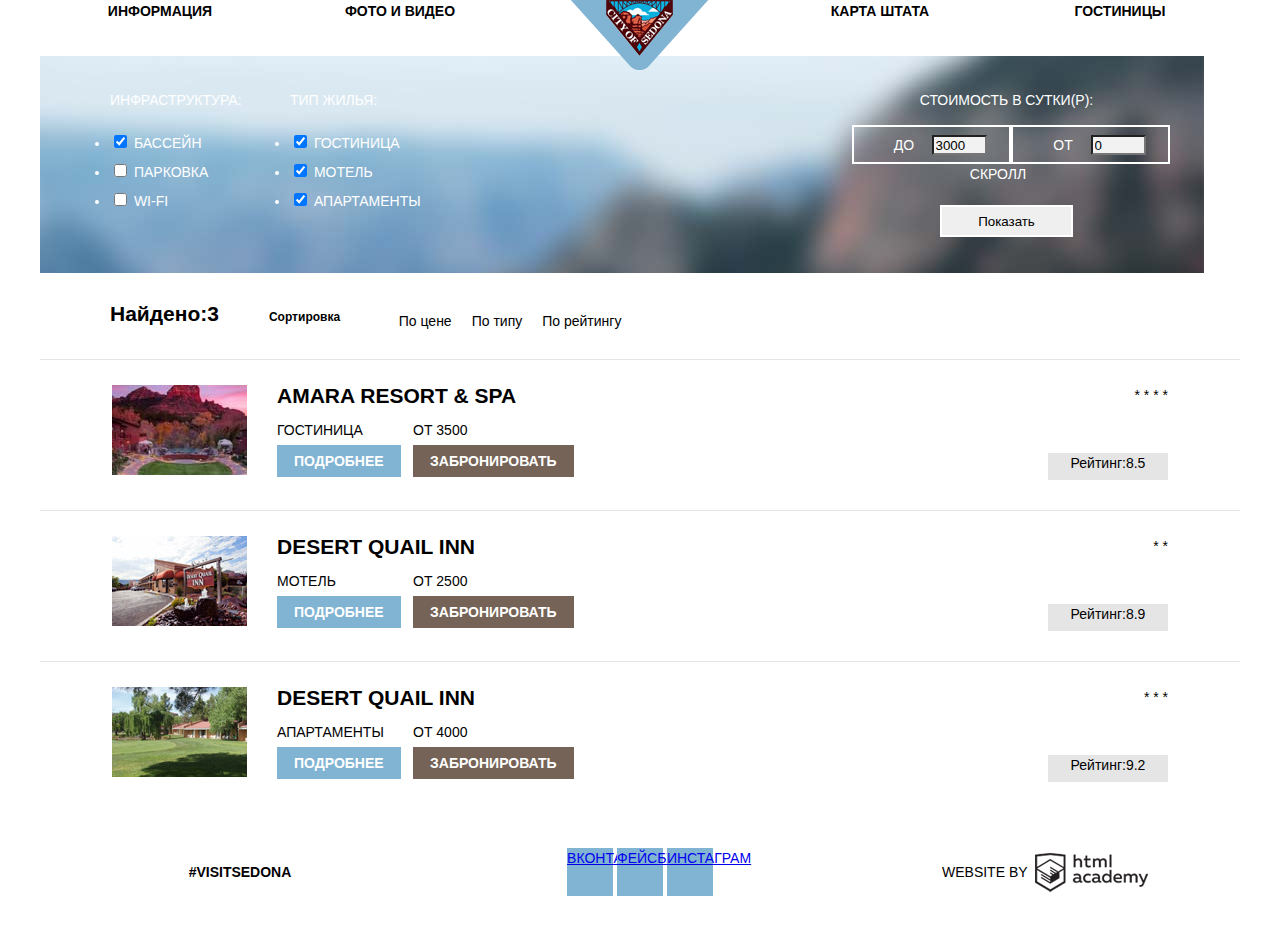
==== hotel.html @ de8b4534 "последнее изменение - сетки" ====
<!DOCTYPE html>
<html lang="ru">
  <head>
    <meta charset="utf-8">
    <title>HTML Academy: Седона</title>
    <link rel="stylesheet" href="css/style.css">
  </head>
  <body>
    <div class="wrapper">
      <header class="main-header">
        <div class="logo">
          <a href="#"><img src="img/logo.png" alt="Sedona" width="" height=""></a>
        </div>
        <nav class="main-navigation">
          <ul class="navigation-list">
            <li class="navigation-info navigation-item">
              <a href="#">Информация</a>
            </li>
            <li class="navigation-photo navigation-item">
              <a href="#">Фото и видео</a>
            </li>
            <li class="navigation-map navigation-item">
              <a href="#">Карта штата</a>
            </li>
            <li class="navigation-hotels navigation-item">
              <a>Гостиницы</a>
            </li>
          </ul>
        </nav>
      </header>
      <div class="filters-row clearfix">
        <form action="#" method="">
          <div class="filters-options">
            <p class="filters-title">Инфраструктура:</p>
            <ul class="filters-list">
              <li class="filters-item">
                <input type="checkbox" name="pool" id="pool" checked>
                <label for="pool">Бассейн</label>
              </li>
              <li class="filters-item">
                <input type="checkbox" name="parking" id="parking">
                <label for="parking">Парковка</label>
              </li>
              <li class="filters-item">
                <input type="checkbox" name="wi-fi" id="wi-fi">
                <label for="wi-fi">Wi-Fi</label>
              </li>
            </ul>
          </div>
          <div class="filters-options">
            <p class="filters-title">Тип жилья:</p>
            <ul class="filters-list">
              <li class="filters-item">
                <input type="checkbox" name="hostel" id="hostel" checked>
                <label for="hostel">Гостиница</label>
              </li>
              <li class="filters-item">
                <input type="checkbox" name="hotel" id="hotel" checked>
                <label for="hotel">Мотель</label>
              </li>
              <li class="filters-item">
                <input type="checkbox" name="apartments" id="apartments" checked>
                <label for="apartments">Апартаменты</label>
              </li>
            </ul>
          </div>
          <div class="price">
            <p class="filters-title">Стоимость в сутки(Р):</p>
            <div class="input-price">
              <div class="enter-price">
                <label>
                  От <input type="text" name="min-price" value="0">
                </label>
              </div>
              <div class="enter-price">
                <label>
                  До <input type="text" name="max-price" value="3000">
                </label>
              </div>
            </div>
            <div class="scroll">
              СКРОЛЛ
            </div>
            <button class="show-button" type="submit" name="show">Показать</button>
          </div>
        </form>
      </div>
      <div class="results-row">
        <div class="search-results">
          Найдено:3
        </div>
        <div class="sort">
          Сортировка
        </div>
        <ul class="sort-list">
          <li class="active"><a>По цене</a></li>
          <li class="sort-item"><a href="#">По типу</a></li>
          <li class="sort-item"><a href="#">По рейтингу</a></li>
        </ul>
        <div class="arrow">
          <a>/\</a>
          <a href="#">\/</a>
        </div>
      </div>
      <section class="hotel clearfix">
        <div class="hotel-image">
          <img src="img/hotel-image-1.jpg" width="135" height="90">
        </div>
        <div class="hotel-content clearfix">
          <h2 class="hotel-title">Amara resort & spa</h2>
          <div class="details">
            <div class="hotel-description">
              Гостиница
            </div>
            <a href="#" class="btn-blue" type="submit">Подробнее</a>
          </div>
          <div class="booking">
            <div class="hotel-description">
              от 3500
            </div>
            <a href="#" class="btn-brown" type="submit">Забронировать</a>
          </div>
        </div>
        <div class="aside">
          <div class="stars">
            * * * *
          </div>
          <p class="rating">Рейтинг:8.5</p>
        </div>
      </section>
      <section class="hotel">
        <div class="hotel-image">
          <img src="img/hotel-image-2.jpg" width="135" height="90">
        </div>
        <div class="hotel-content">
          <h2 class="hotel-title">Desert quail inn</h2>
          <div class="details">
            <div class="hotel-description">
              Мотель
            </div>
            <a href="#" class="btn-blue" type="submit">Подробнее</a>
          </div>
          <div class="booking">
            <div class="hotel-description">
              от 2500
            </div>
            <a href="#" class="btn-brown" type="submit">Забронировать</a>
          </div>
        </div>
        <div class="aside">
          <div class="stars">
            * *
          </div>
          <p class="rating">Рейтинг:8.9</p>
        </div>
      </section>
      <section class="hotel">
        <div class="hotel-image">
          <img src="img/hotel-image-3.jpg" width="135" height="90">
        </div>
        <div class="hotel-content">
          <h2 class="hotel-title">Desert quail inn</h2>
          <div class="details">
            <div class="hotel-description">
              Апартаменты
            </div>
            <a href="#" class="btn-blue" type="submit">Подробнее</a>
          </div>
          <div class="booking">
            <div class="hotel-description">
              от 4000
            </div>
            <a href="#" class="btn-brown" type="submit">Забронировать</a>
          </div>
        </div>
        <div class="aside">
          <div class="stars">
            * * *
          </div>
          <p class="rating">Рейтинг:9.2</p>
        </div>
      </section>
      <footer class="main-footer">
        <div class="footer-row">
          <div class="footer-tag">
            <a href="#" class="hashtag">#Visitsedona</a>
          </div>
          <div class="footer-social">
            <a class="social-btn social-btn-vk" href="#">Вконтакте</a>
            <a class="social-btn social-btn-fb" href="#">Фейсбук</a>
            <a class="social-btn social-btn-inst" href="#">Инстаграм</a>
          </div>
          <div class="footer-copyright">
            Website by
            <a class="btn-academy" href="https://htmlacademy.ru"></a>
          </div>
        </div>
      </footer>
    </div>
  </body>
</html>
---- css/style.css ----
/* {
  outline: 1px solid red;
}*/
body {
  font-family: "PT sans",sans-serif;
  font-size: 14px;
  line-height: 21px;
  font-weight: normal;
  color:#000000;
  padding: 0;
  margin: 0;
}
.wrapper {
position: relative;
width: 1200px;
margin: 0 auto;
}

/* З А Г О Л О В К И */

.title {
  font-size: 21px;
  line-height: 26px;
  font-weight: bold;
  text-transform: uppercase;
}
.reason-title {
  font-size: 14px;
  line-height: 26px;
  font-weight: bold;
}
.question {
  font-size: 30px;
  line-height: 24px;
}
.reason-description {
  font-size: 14px;
  line-height: 21px;
  color:#333333;
  text-transform: uppercase;
}
.reason-date {
  line-height: 24px;
}
.clearfix::after {
  content: "";
  display: table;
  clear: both;
}

/*H E A D E R*/

.main-header {
  position: relative;
  height: 56px;
  font-size: 0;
  width: 1200px;
}
li a {
  font-size: 14px;
  color: #000000;
  vertical-align: middle;
  text-decoration: none;
}
.logo {
  position: absolute;
  transform: translateX(-50%);
  left: 50%;
}
ul {
  padding: 0;
}
li:nth-child(2) {
  margin-right: 20%;
}
.navigation-item {
  box-sizing: border-box;
  display:inline-block;
  text-align: center;
  width: 20%;
  font-size: 14px;
  font-weight: bold;
  color: black;
  text-transform: uppercase;
  height: 56px;
  vertical-align: middle; /* почему не выравнивается по центру?*/
}

/*P R O M O*/

.promo {
  background-image: url("../img/bg-photo-index.jpg");
  background-repeat:no-repeat;
  height:600px;
  padding-top: 76px;
}
.promo-image img {
  display: block;
  margin: 0 auto;
}
article {
  text-align: center;
}
.header-title {
  display: inline-block;
  height: 216px;
  text-align: center;
}
.header-title h1 {
  margin-top: 65px;
  margin-bottom: 30px;
  width: 636px;
  height: 50px;
}
.reason-row {
  min-height:256px;
  font-size: 0; /*появляется какое-то свободное место снизу,не понятно откуда оно?*/
  margin: 0;
  padding: 0;
}
.reason-row-icon {
height: 330px;
font-size: 0;
}
.reason {
  display: inline-block;
  width: 400px;
  height: 256px;
  text-align: center;
  font-size: 21px;
  text-transform: uppercase;
}
.reason h2 {
  font-size: 21px;  /*почему если применить размер только к .reason - h2 не меняет внещний вид? приходится писать отдельно*/
}
.reason-image {
  float: right; /*пришлось сделать новый класс для второй картинки,чтобы зафлоатить ее влево,как по-другому сделать?*/
}
.reason-icon--house {
  display:inline-block;
  background-image: url("../img/reason-icon--house.png");
  background-repeat:no-repeat;
  background-position: 50% 10%;
  text-align:center;
  height: 330px;
}
.reason-icon--food {
  display:inline-block;
  background-image: url("../img/reason-icon--food.png");
  background-repeat:no-repeat;
  background-position: 50% 10%;
  text-align:center;
  height: 330px;
  }
.reason-icon--souvenirs {
  display:inline-block;
  background-image: url("../img/reason-icon--souvenirs.png");
  background-repeat:no-repeat;
  background-position: 50% 10%;
  text-align:center;
  height: 330px;
}
.image-right {
  float:left;
}
.reason-row--grey {
  text-align: left;
  font-size: 0;
  height: 256px;
}
.reason-row--grey .reason {
display: block;
float: left;
}

/*S E A R C H*/

.search {
  display: block;
  height: 241px;
  text-align: center;
  padding: 50px;
}
.search-btn {
  display: inline-block;
  width: 568px;
  height: 86px;
  background-color: #766357;
  color: white;
  margin-top: 30px
}  /*Не выравнивается кнопка, vertical-align не работает*/
.content {
  margin-bottom: -25px;
}
.map {
  background-image: url("../img/map.jpg");
  width: 1200px ;
  height: 884px;
  margin: 0;
  padding: 0;
}

/* Ф О Р М А*/

.form {
  font-size: 0;
  box-sizing: border-box;
  position: absolute;
  width: 568px;
  height: 395px;
  background-color: white;
  transform: translateX(-50%);
  left: 50%;
  padding: 55px;
  text-transform: uppercase;
  font-weight: bold;
}
.form-line {
  height: 38px;
  width: 100%;
  margin-bottom: 29px;
  font-size: 14px;
}
input[type=text] {
  box-sizing: border-box;
  background-color: #f2f2f2;
  font-weight: inherit;
  width: 346px;
  height: 38px;
  float:right;
}
label {
  margin-top: 8px; /*выровняли вручную, как сделать автоматически расскажи */
  display: inline-block;
  width: 110px;
}
.adult-data {
  display: inline-block;
}
.child-data {
  display: inline-block;
}
.data-numbers { /*пришлось сделать еще один див,чтобы разместить поле input и кнопки справа,как по-другому?*/
  float: right;
}
.minus {
  float:left;
  width: 38px;
  height: 38px;
}
#adult {
  text-align: center;
  float:left;
  width: 38px;
}
.plus {
  float:left;
  width: 38px;
  height: 38px;
}
#child {
  text-align: center;
  float:left;
  width: 38px;
}
.btn-find {
  background-color: #81b3d2;
  width: 458px;
  height: 58px;
  text-transform: uppercase;
  color: #ffffff;
  margin-top: 25px;
}

/*F I L T E R S*/
.filters-row {
  width: 1060px;
  height: 177px;
  background-image: url("../img/filterbackground.jpg"); /* не вытягивается на полный размер, остается незекрытый кусок*/
  background-repeat: no-repeat;
  padding: 20px 70px;
  text-transform: uppercase;
  color: #ffffff;
}
.filters-options {
  width: 180px;
  float:left;
}

.price {
  width: 327px;
  float:right;
  padding-bottom: 15px;
  text-align: center;
}

.enter-price {
  border: 2px solid #ffffff;
  text-align: center;
  height: 35px;
  width: 155px;
  float:right;
}
.enter-price input {
  width: 55px;
  height: 20px;
}
.enter-price:last-child {
  margin-left: 2px;
}
.enter-price label {
  text-align: center;
}
.scroll {
  width: 310px;
  margin-top: 10px;
  text-align: center;
  margin-bottom: 20px;
}
.show-button {
  width: 133px;
  height: 32px;
  text-align: center;
  border: 2px solid #ffffff;
}
.results-row {
  font-size: 0;
  height: 26px;
  padding: 30px 70px;
  text-align: left;
}
.sort-list {
font-size: 0;
display: inline-block;
width: 300px;
margin-left: 30px;
text-align: center; /*почему li и .sort находится на разных уровнях и не дает себя центрировать?*/
}
.search-results {
font-size: 21px;
font-weight: bold;
display: inline-block;
}
.sort {
  font-size: 12px;
  font-weight: bold;
  display: inline-block;
  margin-left: 50px;
}
.arrow {
  text-align: center;
  padding-top: 10px;
  float:right;
  width: 65px;
  height: 40px;
}
.sort-list ul {
  width: 500px;
  background-color: red;
}
.sort-list li {
margin-right: 20px;
display: inline-block;
}
.hotel {
  height: 100px;
  border-top: 1px solid #e5e5e5;
  padding: 25px 72px;
}
.hotel:last-child {   /*почему не работает нижняя граница? */
  border-bottom: 1px solid #e5e5e5;
}
.hotel-image {
  float:left;
}
.hotel-content {
  width:300px;
  height:95px;
  float:left;
  margin-left: 30px;
  text-transform: uppercase;
}
.hotel-content h2 {
  margin: 0;
  margin-bottom: 14px;
}
.aside {
  text-align: center;
  float:right;
  width:120px;
  height: 95px;
}
.rating {
width: 120px;
height: 27px;
margin-top: 47px;
background-color: #e5e5e5;
}
.stars {
  text-align: right;
}
.details {
  font-size: 14px;
  text-transform: inherit;
  float:left;
  width: 130px;
  height: 60px;
}
.booking {
  font-size: 14px;
  text-transform: inherit;
  margin-left: 6px;
  float:left;
  width: 142px;
  height: 60px;
}

.btn-blue {
  font-size: 14px;
  text-decoration: none;
  width: 76px;
  height: 11px;
  color: white;
  background-color: #81b3d2;
  padding: 8px 17px;
  font-weight: bold;
}
.btn-brown {
  font-size: 14px;
  text-decoration: none;
  width: 108px;
  height: 11px;
  color: #ffffff;
  background-color: #766357;
  padding: 8px 17px;
  font-weight: bold;
}
.hotel-description {
  margin-bottom: 10px;
}

/* F O O T E R */

.main-footer {
  height: 120px;
}
.footer-row{
  text-transform: uppercase;
  color: black;
  height: 120px;
}
.footer-tag {
  text-align: center;
  width: 400px;
  height: 70px;
  float: left;
  padding-top: 50px;
  text-decoration: none;
}
.footer-tag a {
  text-decoration: none;
  color: black;
  font-weight: bold;
}
.footer-social {
  text-align: center;
  width: 400px;
  padding-top: 36px;
  height: 70px;
  float: left;
}
.footer-social a {
  display: inline-block;
  width: 46px;
  height: 48px;
  background-color: #81b3d2;
}
.footer-copyright {
  text-align: left;;
  width: 298px;
  padding-top: 50px;
  padding-left: 102px;
  height: 70px;
  float: right;
  background-image:  url("../img/htmlacademy.png");
  background-repeat: no-repeat;
  background-position: 68% 50%;
}
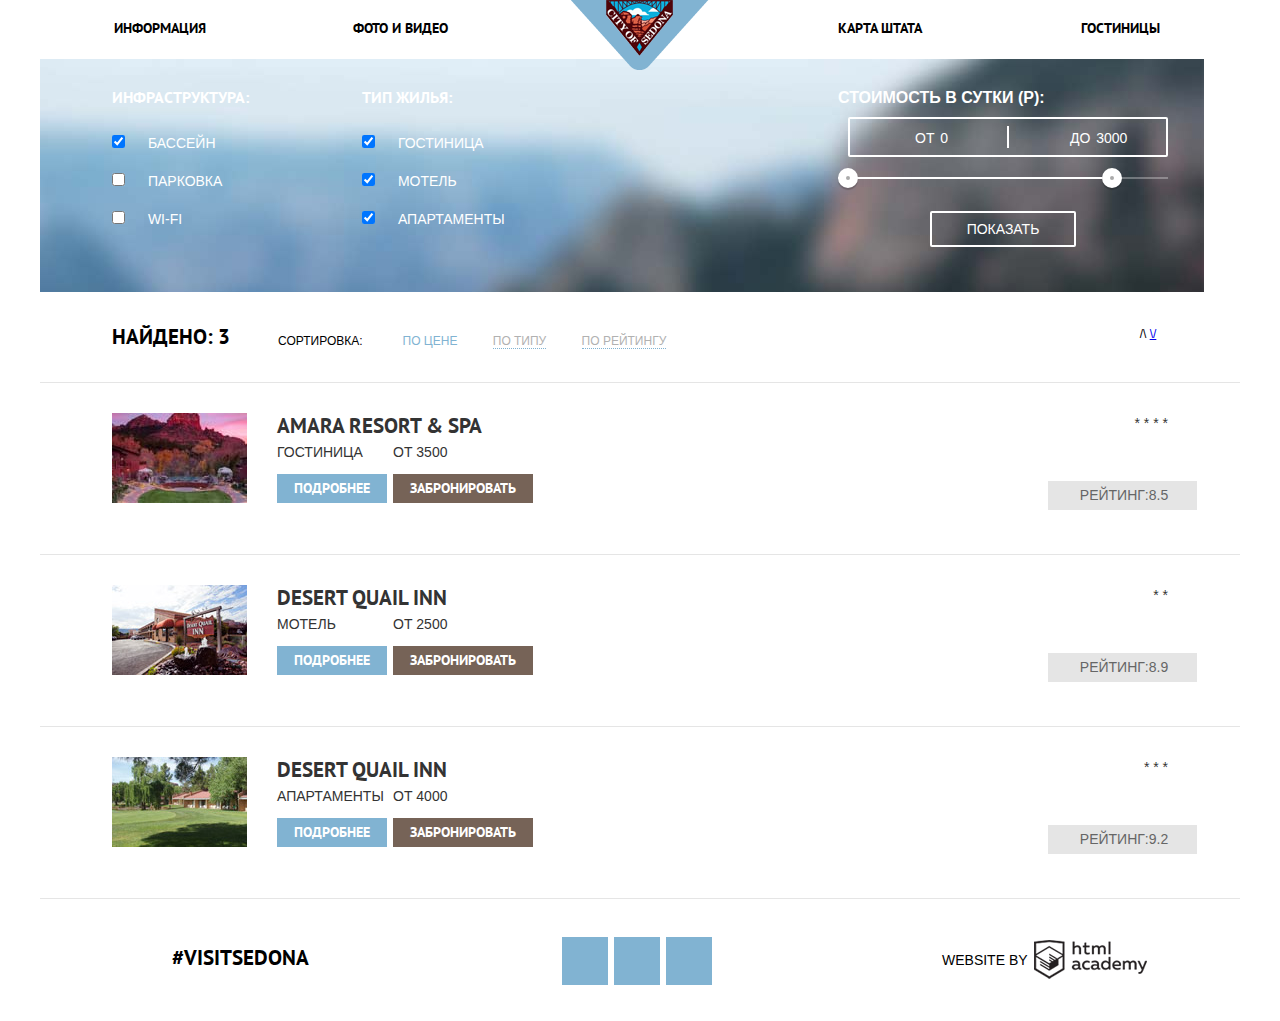
==== commit ee110df0: "подправил сеточки, сделал скролл, ну и по мелочи" ====
--- a/hotel.html
+++ b/hotel.html
@@ -4,6 +4,8 @@
     <meta charset="utf-8">
     <title>HTML Academy: Седона</title>
     <link rel="stylesheet" href="css/style.css">
+    <link rel="stylesheet" href="css/normalize.css">
+    <link href="https://fonts.googleapis.com/css?family=PT+Sans:400,700&subset=cyrillic" rel="stylesheet">
   </head>
   <body>
     <div class="wrapper">
@@ -64,33 +66,29 @@
               </li>
             </ul>
           </div>
-          <div class="price">
-            <p class="filters-title">Стоимость в сутки(Р):</p>
-            <div class="input-price">
-              <div class="enter-price">
-                <label>
-                  От <input type="text" name="min-price" value="0">
-                </label>
+          <div class="filter-range">
+            <div class="filter-range-title">Стоимость в сутки (Р):</div>
+              <div class="price-controls">
+                <label class="min-price">от <input type="text" name="min-price" value="0"></label>
+                <label class="max-price">до <input type="text" name="max-price" value="3000"></label>
               </div>
-              <div class="enter-price">
-                <label>
-                  До <input type="text" name="max-price" value="3000">
-                </label>
+              <div class="range-controls">
+                <div class="scale">
+                  <div class="bar"></div>
+                </div>
+                <div class="range-toggle range-toggle-min"></div>
+                <div class="range-toggle range-toggle-max"></div>
               </div>
-            </div>
-            <div class="scroll">
-              СКРОЛЛ
-            </div>
-            <button class="show-button" type="submit" name="show">Показать</button>
+              <button class="btn-transparent" type="submit" name="show">Показать</button>
           </div>
         </form>
       </div>
       <div class="results-row">
         <div class="search-results">
-          Найдено:3
+          Найдено: 3
         </div>
         <div class="sort">
-          Сортировка
+          Сортировка:
         </div>
         <ul class="sort-list">
           <li class="active"><a>По цене</a></li>
@@ -104,7 +102,7 @@
       </div>
       <section class="hotel clearfix">
         <div class="hotel-image">
-          <img src="img/hotel-image-1.jpg" width="135" height="90">
+          <img src="img/hotel-image-1.jpg" alt="Картинка отеля" width="135" height="90">
         </div>
         <div class="hotel-content clearfix">
           <h2 class="hotel-title">Amara resort & spa</h2>
@@ -128,9 +126,9 @@
           <p class="rating">Рейтинг:8.5</p>
         </div>
       </section>
-      <section class="hotel">
+      <section class="hotel clearfix">
         <div class="hotel-image">
-          <img src="img/hotel-image-2.jpg" width="135" height="90">
+          <img src="img/hotel-image-2.jpg" alt="Картинка отеля" width="135" height="90">
         </div>
         <div class="hotel-content">
           <h2 class="hotel-title">Desert quail inn</h2>
@@ -154,9 +152,9 @@
           <p class="rating">Рейтинг:8.9</p>
         </div>
       </section>
-      <section class="hotel">
+      <section class="hotel clearfix">
         <div class="hotel-image">
-          <img src="img/hotel-image-3.jpg" width="135" height="90">
+          <img src="img/hotel-image-3.jpg" alt="Картинка отеля" width="135" height="90">
         </div>
         <div class="hotel-content">
           <h2 class="hotel-title">Desert quail inn</h2>
@@ -180,7 +178,7 @@
           <p class="rating">Рейтинг:9.2</p>
         </div>
       </section>
-      <footer class="main-footer">
+      <footer class="main-footer-hotel">
         <div class="footer-row">
           <div class="footer-tag">
             <a href="#" class="hashtag">#Visitsedona</a>
--- a/css/style.css
+++ b/css/style.css
@@ -2,18 +2,16 @@
   outline: 1px solid red;
 }*/
 body {
-  font-family: "PT sans",sans-serif;
-  font-size: 14px;
-  line-height: 21px;
-  font-weight: normal;
+  font-family: "PT sans Regular", "Arial", sans-serif;
+  font-size: 14px;
+  line-height: 21px;
   color:#000000;
-  padding: 0;
-  margin: 0;
+  text-transform: uppercase;
 }
 .wrapper {
-position: relative;
-width: 1200px;
-margin: 0 auto;
+  position: relative;
+  width: 1200px;
+  margin: 0 auto;
 }
 
 /* З А Г О Л О В К И */
@@ -21,13 +19,12 @@
 .title {
   font-size: 21px;
   line-height: 26px;
-  font-weight: bold;
-  text-transform: uppercase;
 }
 .reason-title {
-  font-size: 14px;
-  line-height: 26px;
-  font-weight: bold;
+  font-size: 21px;
+  line-height: 21px;
+  margin-left: 50px;
+  margin-right: 50px;
 }
 .question {
   font-size: 30px;
@@ -37,10 +34,9 @@
   font-size: 14px;
   line-height: 21px;
   color:#333333;
-  text-transform: uppercase;
-}
-.reason-date {
-  line-height: 24px;
+}
+.header-title p {
+  line-height: 26px;
 }
 .clearfix::after {
   content: "";
@@ -52,437 +48,646 @@
 
 .main-header {
   position: relative;
-  height: 56px;
-  font-size: 0;
-  width: 1200px;
-}
-li a {
+}
+.navigation-item a {
+  font-family: "PT sans", "Arial", sans-serif;
   font-size: 14px;
   color: #000000;
-  vertical-align: middle;
-  text-decoration: none;
+  text-decoration: none;
+  line-height: 26px;
+  font-weight: bold;
 }
 .logo {
   position: absolute;
   transform: translateX(-50%);
   left: 50%;
 }
-ul {
+.main-navigation ul {
   padding: 0;
+  margin: 0;
+  list-style: none;
+  font-size: 0;
 }
 li:nth-child(2) {
   margin-right: 20%;
 }
-.navigation-item {
+.navigation-item  {
   box-sizing: border-box;
   display:inline-block;
   text-align: center;
   width: 20%;
-  font-size: 14px;
-  font-weight: bold;
-  color: black;
-  text-transform: uppercase;
-  height: 56px;
-  vertical-align: middle; /* почему не выравнивается по центру?*/
+  vertical-align: top;
+  padding: 15px 15px;
 }
 
 /*P R O M O*/
 
 .promo {
-  background-image: url("../img/bg-photo-index.jpg");
-  background-repeat:no-repeat;
-  height:600px;
+  background: url("../img/bg-photo-index.jpg") no-repeat;
+  height:428px;
   padding-top: 76px;
 }
 .promo-image img {
   display: block;
   margin: 0 auto;
+  width: 458px;
+  height: 352px;
 }
 article {
   text-align: center;
 }
 .header-title {
   display: inline-block;
-  height: 216px;
-  text-align: center;
-}
-.header-title h1 {
-  margin-top: 65px;
+  text-align: center;
+  padding: 62px 330px 55px;
+  vertical-align: top;
+}
+.title {
+  margin-bottom: 33px;
+}
+.reason-row {
+  font-size: 0; /* нужно ли здесь это свойство*/
+}
+.reason-row-icon {
+  font-size: 0; /* нужно ли здесь это свойство*/
+}
+.reason-row--blue {
+  height: 256px;
+  color: #ffffff;
+  background-color: #81b3d2;
+}
+.reason {
+  display: inline-block;
+  width: 300px;
+  text-align: center;
+  vertical-align: middle;
+  padding: 40px 50px;
+}
+.reason-number {
+  margin-bottom: 28px;
+  font-size: 14px;
+  line-height: 21px;
+}
+.reason .reason-title{
+  margin-bottom: 25px;
+  font-size: 21px;
+  line-height: 26px;
+}
+.reason-row--blue .reason-description {
+  color: #ffffff;
+}
+.reason-row--grey {
+  background-color: #eeeeee;
+}
+.reason .reason-description {
+  font-size: 14px;
+  line-height: 21px;
+}
+.reason-image {
+  display: inline-block;
+  vertical-align: top;
+  margin: 0;
+  padding:0;
+  height: 256px;
+  width: 800px;
+}
+.reason-icon--house {
+  position: relative;
+  padding-bottom: 85px;
+}
+.reason-icon--house .reason-title {
+  margin-top: 150px;
+  margin-bottom: 28px;
+}
+.reason-icon--house::before {
+  content: "";
+  position: absolute;
+  top: 60px;
+  left: 162px;
+  width: 75px;
+  height: 72px;
+  background: url("../img/reason-icon--house.png") no-repeat;
+}
+.reason-icon--food .reason-title {
+  margin: 0;
+  margin-top: 150px;
+  margin-bottom: 28px;
+}
+.reason-icon--food {
+  position: relative;
+  padding-bottom: 85px;
+}
+.reason-icon--food::before {
+  content: "";
+  position: absolute;
+  top: 61px;
+  left: 163px;
+  width: 74px;
+  height: 70px;
+  background: url("../img/reason-icon--food.png") no-repeat;
+}
+.reason-icon--souvenirs .reason-title {
+  margin-top: 150px;
+  margin-bottom: 28px;
+}
+.reason-icon--souvenirs {
+  position: relative;
+  padding-bottom: 85px;
+}
+.reason-icon--souvenirs::before {
+  content: "";
+  position: absolute;
+  top: 56px;
+  left: 168px;
+  width: 64px;
+  height: 76px;
+  background: url("../img/reason-icon--souvenirs.png") no-repeat;
+}
+
+
+/*S E A R C H*/
+
+.search {
+  text-align: center;
+  padding-top: 55px;
+}
+.question {
   margin-bottom: 30px;
-  width: 636px;
-  height: 50px;
-}
-.reason-row {
-  min-height:256px;
-  font-size: 0; /*появляется какое-то свободное место снизу,не понятно откуда оно?*/
-  margin: 0;
-  padding: 0;
-}
-.reason-row-icon {
-height: 330px;
-font-size: 0;
-}
-.reason {
-  display: inline-block;
-  width: 400px;
-  height: 256px;
-  text-align: center;
-  font-size: 21px;
-  text-transform: uppercase;
-}
-.reason h2 {
-  font-size: 21px;  /*почему если применить размер только к .reason - h2 не меняет внещний вид? приходится писать отдельно*/
-}
-.reason-image {
-  float: right; /*пришлось сделать новый класс для второй картинки,чтобы зафлоатить ее влево,как по-другому сделать?*/
-}
-.reason-icon--house {
-  display:inline-block;
-  background-image: url("../img/reason-icon--house.png");
-  background-repeat:no-repeat;
-  background-position: 50% 10%;
-  text-align:center;
-  height: 330px;
-}
-.reason-icon--food {
-  display:inline-block;
-  background-image: url("../img/reason-icon--food.png");
-  background-repeat:no-repeat;
-  background-position: 50% 10%;
-  text-align:center;
-  height: 330px;
-  }
-.reason-icon--souvenirs {
-  display:inline-block;
-  background-image: url("../img/reason-icon--souvenirs.png");
-  background-repeat:no-repeat;
-  background-position: 50% 10%;
-  text-align:center;
-  height: 330px;
-}
-.image-right {
-  float:left;
-}
-.reason-row--grey {
-  text-align: left;
-  font-size: 0;
-  height: 256px;
-}
-.reason-row--grey .reason {
-display: block;
-float: left;
-}
-
-/*S E A R C H*/
-
-.search {
-  display: block;
-  height: 241px;
-  text-align: center;
-  padding: 50px;
+}
+.search .reason-description {
+  line-height: 24px;
 }
 .search-btn {
-  display: inline-block;
+  border: 0;
+  outline: 0;
+  cursor: pointer;
+  text-decoration: none;
+  font-size: 21px;
+  line-height: 26px;
+  font-weight: bold;
+  font-family: "PT Sans", "Arial", sans-serif;
+  display: inline-block;
+  text-align: center;
+  vertical-align: middle;
   width: 568px;
-  height: 86px;
   background-color: #766357;
-  color: white;
-  margin-top: 30px
-}  /*Не выравнивается кнопка, vertical-align не работает*/
-.content {
-  margin-bottom: -25px;
+  color: #ffffff;
+  padding: 30px 0;
+  margin-top: 50px;
 }
 .map {
+  position: relative;
   background-image: url("../img/map.jpg");
   width: 1200px ;
-  height: 884px;
-  margin: 0;
-  padding: 0;
+  height: 593px;
 }
 
 /* Ф О Р М А*/
 
 .form {
-  font-size: 0;
   box-sizing: border-box;
   position: absolute;
   width: 568px;
   height: 395px;
-  background-color: white;
+  background-color: #ffffff;
   transform: translateX(-50%);
   left: 50%;
   padding: 55px;
-  text-transform: uppercase;
-  font-weight: bold;
+  font-family: "PT Sans", "Arial", sans-serif;
+  font-size: 14px;
+  line-height: 26px;
+  font-weight: bold;
+  top: 0;
 }
 .form-line {
-  height: 38px;
-  width: 100%;
+  box-sizing: border-box;
   margin-bottom: 29px;
-  font-size: 14px;
-}
-input[type=text] {
-  box-sizing: border-box;
+  text-align: left;
+}
+.form-line input[type=text] {
+  border: none;
+  outline: none;
   background-color: #f2f2f2;
   font-weight: inherit;
-  width: 346px;
-  height: 38px;
-  float:right;
-}
-label {
-  margin-top: 8px; /*выровняли вручную, как сделать автоматически расскажи */
-  display: inline-block;
-  width: 110px;
+  width: 316px;
+  float: right;
+  padding: 8px 15px;
+  margin-left: 18px;
+}
+.form-line label {
+  padding: 8px 0px; /*выровняли вручную, как сделать автоматически расскажи */
+  display: inline-block;
+}
+.data-numbers input[type=text] {
+  border: none;
+  outline: none;
+  display: block;
+  width: 8px;
+  padding: 6px 15px;
 }
 .adult-data {
-  display: inline-block;
+  width: 225px;
+  float: left;
 }
 .child-data {
-  display: inline-block;
-}
-.data-numbers { /*пришлось сделать еще один див,чтобы разместить поле input и кнопки справа,как по-другому?*/
+  width: 225px;
   float: right;
 }
+.data-numbers {
+  margin-top: 2px;
+  float: right;
+}
 .minus {
-  float:left;
+  border: none;
+  outline: none;
   width: 38px;
   height: 38px;
-}
-#adult {
-  text-align: center;
-  float:left;
-  width: 38px;
+  float: left;
+}
+.data-numbers input[type=text] {
+  float: left;
+  margin: 0;
 }
 .plus {
-  float:left;
+  border: none;
+  outline: none;
   width: 38px;
   height: 38px;
-}
-#child {
-  text-align: center;
-  float:left;
-  width: 38px;
+  float: left;
+}
+.child-data label {
+  margin-left: 50px;
 }
 .btn-find {
+  display: inline-block;
+  text-transform: inherit;
+  border: none;
+  outline: none;
+  cursor: pointer;
+  font-family: "PT Sans", "Arial", sans-serif;
+  font-size: 21px;
+  line-height: 26px;
+  font-weight: bold;
   background-color: #81b3d2;
+  text-align: center;
+  vertical-align: middle;
+  color: #ffffff;
   width: 458px;
-  height: 58px;
-  text-transform: uppercase;
-  color: #ffffff;
-  margin-top: 25px;
+  padding: 16px 0;
+  margin-top: 21px;
 }
 
 /*F I L T E R S*/
+
 .filters-row {
-  width: 1060px;
+  font-family: "PT Sans", sans-serif;
   height: 177px;
   background-image: url("../img/filterbackground.jpg"); /* не вытягивается на полный размер, остается незекрытый кусок*/
   background-repeat: no-repeat;
-  padding: 20px 70px;
+  padding: 28px 72px;
+  color: #ffffff;
+  font-weight: bold;
+  font-size:16px;
+  line-height:21px;
+}
+.filters-options {
+  width: 160px;
+  float:left;
+  margin-right: 90px;
+}
+.filters-title {
+  margin: 0;
+  margin-bottom: 25px;
+}
+.filters-list {
+  font-family: "PT Sans Regular", "Arial", sans-serif;
+  font-size: 14px;
+  line-height: 21px;
+  font-weight: normal;
+  margin: 0;
+  padding: 0;
+  list-style: none;
+}
+.filters-item input {
+  margin-right: 19px;
+  margin-bottom: 23px;
+}
+.filter-range {
+  font-family: "PT Sans Regular", "Arial", sans-serif;
+  font-size: 14px;
+  line-height: 21px;
+  float:right;
+  width: 330px;
+  color: #ffffff;
   text-transform: uppercase;
-  color: #ffffff;
-}
-.filters-options {
-  width: 180px;
-  float:left;
-}
-
-.price {
-  width: 327px;
-  float:right;
-  padding-bottom: 15px;
-  text-align: center;
-}
-
-.enter-price {
+  font-weight: normal;
+}
+.filter-range-title {
+  font-weight: bold;
+  margin-bottom: 9px;
+  font-size:16px;
+  line-height:21px;
+}
+.price-controls {
+  position: relative;
+  height: 36px;
+  margin-bottom: 20px;
   border: 2px solid #ffffff;
-  text-align: center;
-  height: 35px;
-  width: 155px;
-  float:right;
-}
-.enter-price input {
-  width: 55px;
-  height: 20px;
-}
-.enter-price:last-child {
-  margin-left: 2px;
-}
-.enter-price label {
-  text-align: center;
-}
-.scroll {
-  width: 310px;
-  margin-top: 10px;
-  text-align: center;
-  margin-bottom: 20px;
-}
-.show-button {
-  width: 133px;
-  height: 32px;
-  text-align: center;
+  border-radius: 2px;
+  font-size: 0;
+  margin-left: 10px;
+}
+.price-controls::after {
+  content: "";
+  position: absolute;
+  top: 50%;
+  left: 50%;
+  width: 2px;
+  height: 22px;
+  background: #ffffff;
+  transform: translate(-50%, -50%);
+}
+.price-controls label {
+  font-family: inherit;
+  font-weight: inherit;
+  display: inline-block;
+  font-size:14px;
+  line-height: 38px;
+  vertical-align: top;
+  cursor: pointer;
+}
+.price-controls .min-price,
+.price-controls .max-price {
+  width: 90px;
+  padding-left: 65px;
+}
+.price-controls input {
+  font-family: "PT Sans Regular", "Arial", sans-serif;
+  font-size: 14px;
+  line-height: 21px;
+  color: inherit;
+  width: 50px;
+  margin: 0;
+  background: none;
+  border: none;
+  outline: none;
+}
+.range-controls {
+  position: relative;
+  margin-bottom: 32px;
+}
+.range-controls .scale {
+  height: 2px;
+  background: rgba(255, 255, 255, 0.3);
+}
+.range-controls .bar {
+  width: 80%;
+  height: 2px;
+  background: #ffffff;
+}
+.range-toggle {
+  position: absolute;
+  top: -9px;
+  width: 4px;
+  height: 4px;
+  background: #ababab;
+  border: 8px solid #ffffff;
+  border-radius: 50%;
+  box-shadow: 0 2px 1px 0 rgba(0, 1, 1, 0.2);
+  cursor: pointer;
+}
+.range-toggle-min {
+  left: 0;
+}
+.range-toggle-max {
+  left: 80%;
+}
+.range-toggle:hover {
+  background: #1c4f80;
+}
+.btn-transparent {
+  display: block;
+  margin: 0 auto;
+  padding: 6px 35px;
+
+  font-size: 14px;
+  line-height: 20px;
+  color: #ffffff;
+  text-transform: uppercase;
+
+  background: transparent;
   border: 2px solid #ffffff;
-}
+  border-radius: 2px;
+  outline: none;
+  cursor: pointer;
+}
+.btn-transparent:hover {
+  color: #000000;
+  background: #ffffff;
+}
+
+ /*Р Е З У Л Ь Т А Т Ы     П О И С К А*/
+
 .results-row {
   font-size: 0;
-  height: 26px;
-  padding: 30px 70px;
-  text-align: left;
-}
-.sort-list {
-font-size: 0;
-display: inline-block;
-width: 300px;
-margin-left: 30px;
-text-align: center; /*почему li и .sort находится на разных уровнях и не дает себя центрировать?*/
+  padding: 32px 72px; /*почему в ФШ показывает одно расстояние padding, а в браузере по факту получается другое?*/
 }
 .search-results {
-font-size: 21px;
-font-weight: bold;
-display: inline-block;
+  font-family: "PT Sans", "Arial", sans-serif;
+  font-size: 21px;
+  font-weight: bold;
+  line-height: 26px;
+  display: inline-block;
+  vertical-align: bottom;
+  margin-right: 48px;
 }
 .sort {
   font-size: 12px;
-  font-weight: bold;
-  display: inline-block;
-  margin-left: 50px;
+  line-height: 18px;
+  display: inline-block;
+  vertical-align: bottom;
+  margin-right: 40px;
+}
+.sort-list {
+  list-style: none;
+  padding: 0;
+  margin: 0;
+  font-size: 12px;
+  line-height: 18px;
+  display: inline-block;
+  vertical-align: bottom;
+}
+.sort-list li {
+  display: inline-block;
+  margin-right: 32px;
+}
+.sort-list a {
+  vertical-align: bottom;
+  text-decoration: none;
+  color: #b1b1b1;
+  border-bottom: 1px dotted #81b3d2;
+}
+.active a {
+  color: #81b3d2;
+  border-bottom: none;
 }
 .arrow {
-  text-align: center;
-  padding-top: 10px;
   float:right;
-  width: 65px;
+  width: 40px;
   height: 40px;
-}
-.sort-list ul {
-  width: 500px;
-  background-color: red;
-}
-.sort-list li {
-margin-right: 20px;
-display: inline-block;
-}
+  font-size: 12px;
+  text-align: center;
+  vertical-align: middle;
+}
+
+/*О Т Е Л И*/
+
 .hotel {
-  height: 100px;
+  font-family: "PT Sans Regular", "Arial", sans-serif;
+  font-size: 14px;
+  line-height: 21px;
+  color: #333333;
+  text-transform: uppercase;
   border-top: 1px solid #e5e5e5;
-  padding: 25px 72px;
-}
-.hotel:last-child {   /*почему не работает нижняя граница? */
+  padding: 30px 72px;
+}
+.hotel:nth-child(3n) {
   border-bottom: 1px solid #e5e5e5;
 }
-.hotel-image {
+.hotel-image img {
   float:left;
+  width: 135px;
+  height: 90px;
 }
 .hotel-content {
-  width:300px;
-  height:95px;
   float:left;
   margin-left: 30px;
-  text-transform: uppercase;
-}
-.hotel-content h2 {
-  margin: 0;
-  margin-bottom: 14px;
-}
-.aside {
-  text-align: center;
-  float:right;
-  width:120px;
-  height: 95px;
-}
-.rating {
-width: 120px;
-height: 27px;
-margin-top: 47px;
-background-color: #e5e5e5;
-}
-.stars {
-  text-align: right;
+}
+.hotel-title {  /*Как выровнять ХОТЕЛТАЙТОЛ и КНОПОЩКЕ*/
+  font-family: "PT Sans", "Arial", sans-serif;
+  font-size: 21px;
+  line-height: 26px;
+  font-weight: bold;
+  margin: 0;
+  margin-bottom: 3px; /*РАЗМЕРЫ НЕ АКТУАЛЬНЫЕ ИБО НЕ СОВПАДАЕТ С МАКЕТОМ ВИЗУАЛЬНО*/
 }
 .details {
-  font-size: 14px;
-  text-transform: inherit;
   float:left;
-  width: 130px;
-  height: 60px;
+  width: 110px;
 }
 .booking {
-  font-size: 14px;
-  text-transform: inherit;
   margin-left: 6px;
   float:left;
   width: 142px;
-  height: 60px;
-}
-
+}
+.hotel-description {
+  margin-bottom: 11px; /*РАЗМЕРЫ НЕ АКТУАЛЬНЫЕ ИБО НЕ СОВПАДАЕТ С МАКЕТОМ ВИЗУАЛЬНО*/
+}
 .btn-blue {
-  font-size: 14px;
-  text-decoration: none;
-  width: 76px;
-  height: 11px;
-  color: white;
+  font-family: "PT Sans", "Arial", sans-serif;
+  font-size: 14px;
+  line-height: 21px;
+  text-decoration: none;
+  border: none;
+  outline: none;
+  cursor: pointer;
+  color: #ffffff;
   background-color: #81b3d2;
-  padding: 8px 17px;
+  padding: 4px 17px;
   font-weight: bold;
 }
 .btn-brown {
-  font-size: 14px;
-  text-decoration: none;
-  width: 108px;
-  height: 11px;
+  font-family: "PT Sans", "Arial", sans-serif;
+  font-size: 14px;
+  line-height: 21px;
+  text-decoration: none;
+  border: none;
+  outline: none;
+  cursor: pointer;
   color: #ffffff;
   background-color: #766357;
-  padding: 8px 17px;
-  font-weight: bold;
-}
-.hotel-description {
-  margin-bottom: 10px;
-}
+  padding: 4px 17px;
+  font-weight: bold;
+}
+.aside {
+  text-align: center;
+  float:right;
+  width:120px;
+}
+.rating {
+  width: 120px;
+  padding: 4px 13px 4px 16px;
+  margin-top: 47px;
+  background-color: #e5e5e5;
+  color: #666666;
+}
+.stars {
+  text-align: right;
+}
+
 
 /* F O O T E R */
 
-.main-footer {
-  height: 120px;
-}
-.footer-row{
-  text-transform: uppercase;
-  color: black;
-  height: 120px;
+.main-footer-index {
+  position: absolute;
+  bottom: 0;
+  opacity: 0.7;
+  font-size: 0;
+  background-color: #f9fbf6;
+}
+.main-footer-hotel {
+  font-size: 0;
 }
 .footer-tag {
-  text-align: center;
-  width: 400px;
-  height: 70px;
-  float: left;
-  padding-top: 50px;
+  display: inline-block;
+  text-align: center;
+  vertical-align: middle;
+  width: 380px;
+  padding: 45px 10px;
   text-decoration: none;
 }
 .footer-tag a {
   text-decoration: none;
-  color: black;
+  font-size: 21px;
+  line-height: 26px;
+  font-family: "PT Sans", "Arial", sans-serif;
+  color: #000000;
   font-weight: bold;
 }
 .footer-social {
-  text-align: center;
-  width: 400px;
-  padding-top: 36px;
-  height: 70px;
-  float: left;
+  display: inline-block;
+  text-align: center;
+  vertical-align: middle;
+  width: 380px;
+  vertical-align: middle;
+  padding: 36px 10px;
 }
 .footer-social a {
   display: inline-block;
   width: 46px;
   height: 48px;
+  text-decoration: none;
+  margin-right: 6px;
   background-color: #81b3d2;
 }
 .footer-copyright {
-  text-align: left;;
-  width: 298px;
-  padding-top: 50px;
+  display: inline-block;
+  position: relative;
+  width: 288px;
+  padding: 48px 0px;
   padding-left: 102px;
-  height: 70px;
-  float: right;
-  background-image:  url("../img/htmlacademy.png");
-  background-repeat: no-repeat;
-  background-position: 68% 50%;
-}
+  padding-right: 10px;
+  font-family: "PT Sans Regular", "Arial", sans-serif;
+  font-size: 14px;
+  line-height: 26px;
+  text-align: left;
+  vertical-align: bottom;
+}
+.footer-copyright a {
+  position: absolute;
+  width: 113px;
+  height: 39px;
+  background: url("../img/htmlacademy.png") no-repeat;
+  top: 41px;
+  left: 194px;
+}
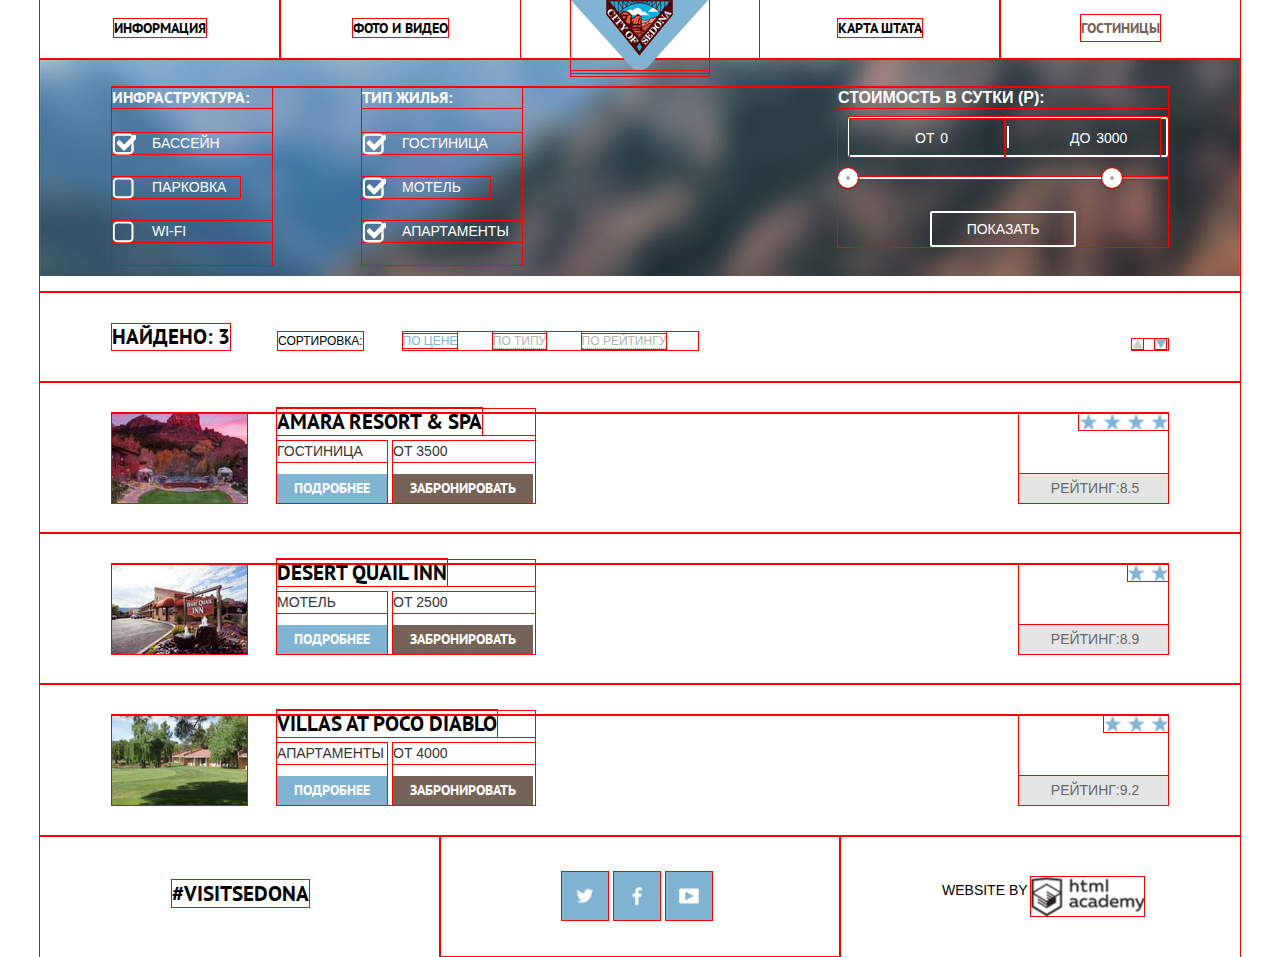
==== commit d7462c8e: "кнопочки доделали" ====
--- a/hotel.html
+++ b/hotel.html
@@ -3,8 +3,8 @@
   <head>
     <meta charset="utf-8">
     <title>HTML Academy: Седона</title>
+    <link rel="stylesheet" href="css/normalize.css">
     <link rel="stylesheet" href="css/style.css">
-    <link rel="stylesheet" href="css/normalize.css">
     <link href="https://fonts.googleapis.com/css?family=PT+Sans:400,700&subset=cyrillic" rel="stylesheet">
   </head>
   <body>
@@ -15,17 +15,17 @@
         </div>
         <nav class="main-navigation">
           <ul class="navigation-list">
-            <li class="navigation-info navigation-item">
+            <li class="navigation-item">
               <a href="#">Информация</a>
             </li>
-            <li class="navigation-photo navigation-item">
+            <li class="navigation-item">
               <a href="#">Фото и видео</a>
             </li>
-            <li class="navigation-map navigation-item">
+            <li class="navigation-item">
               <a href="#">Карта штата</a>
             </li>
-            <li class="navigation-hotels navigation-item">
-              <a>Гостиницы</a>
+            <li class="navigation-item">
+              <span class="navigation-active">Гостиницы</span>
             </li>
           </ul>
         </nav>
@@ -96,8 +96,8 @@
           <li class="sort-item"><a href="#">По рейтингу</a></li>
         </ul>
         <div class="arrow">
-          <a>/\</a>
-          <a href="#">\/</a>
+          <a class="arrow-up" href="#"></a>
+          <a class="arrow-down"></a>
         </div>
       </div>
       <section class="hotel clearfix">
@@ -105,7 +105,9 @@
           <img src="img/hotel-image-1.jpg" alt="Картинка отеля" width="135" height="90">
         </div>
         <div class="hotel-content clearfix">
-          <h2 class="hotel-title">Amara resort & spa</h2>
+          <h2 class="hotel-title">
+            <a href="#" class="hotels-style">Amara resort & spa</a>
+          </h2>
           <div class="details">
             <div class="hotel-description">
               Гостиница
@@ -119,10 +121,8 @@
             <a href="#" class="btn-brown" type="submit">Забронировать</a>
           </div>
         </div>
-        <div class="aside">
-          <div class="stars">
-            * * * *
-          </div>
+        <div class="aside clearfix">
+          <div class="stars four-stars"></div>
           <p class="rating">Рейтинг:8.5</p>
         </div>
       </section>
@@ -131,7 +131,9 @@
           <img src="img/hotel-image-2.jpg" alt="Картинка отеля" width="135" height="90">
         </div>
         <div class="hotel-content">
-          <h2 class="hotel-title">Desert quail inn</h2>
+          <h2 class="hotel-title">
+            <a href="#" class="hotels-style">desert quail inn</a>
+          </h2>
           <div class="details">
             <div class="hotel-description">
               Мотель
@@ -146,9 +148,7 @@
           </div>
         </div>
         <div class="aside">
-          <div class="stars">
-            * *
-          </div>
+          <div class="two-stars"></div>
           <p class="rating">Рейтинг:8.9</p>
         </div>
       </section>
@@ -157,7 +157,9 @@
           <img src="img/hotel-image-3.jpg" alt="Картинка отеля" width="135" height="90">
         </div>
         <div class="hotel-content">
-          <h2 class="hotel-title">Desert quail inn</h2>
+          <h2 class="hotel-title">
+           <a href="#" class="hotels-style">villas at poco diablo</a>
+          </h2>
           <div class="details">
             <div class="hotel-description">
               Апартаменты
@@ -172,9 +174,7 @@
           </div>
         </div>
         <div class="aside">
-          <div class="stars">
-            * * *
-          </div>
+          <div class="three-stars"></div>
           <p class="rating">Рейтинг:9.2</p>
         </div>
       </section>
@@ -184,9 +184,9 @@
             <a href="#" class="hashtag">#Visitsedona</a>
           </div>
           <div class="footer-social">
-            <a class="social-btn social-btn-vk" href="#">Вконтакте</a>
-            <a class="social-btn social-btn-fb" href="#">Фейсбук</a>
-            <a class="social-btn social-btn-inst" href="#">Инстаграм</a>
+            <a class="social-btn social-btn-tweet" href="#"></a>
+            <a class="social-btn social-btn-fb" href="#"></a>
+            <a class="social-btn social-btn-ytube" href="#"></a>
           </div>
           <div class="footer-copyright">
             Website by
--- a/css/style.css
+++ b/css/style.css
@@ -1,6 +1,6 @@
-/* {
+* {
   outline: 1px solid red;
-}*/
+}
 body {
   font-family: "PT sans Regular", "Arial", sans-serif;
   font-size: 14px;
@@ -8,6 +8,9 @@
   color:#000000;
   text-transform: uppercase;
 }
+
+/*В Р А П П Е Р*/
+
 .wrapper {
   position: relative;
   width: 1200px;
@@ -56,6 +59,29 @@
   text-decoration: none;
   line-height: 26px;
   font-weight: bold;
+}
+.navigation-item a:hover {
+  color: #81b3d2;
+}
+.navigation-item a:active {
+  color: #cacaca;
+}
+.navigation-item span {
+  display: inline-block;
+  font-family: "PT sans", "Arial", sans-serif;
+  font-size: 14px;
+  color: #766357;
+  text-decoration: none;
+  line-height: 26px;
+  font-weight: bold;
+}
+.navigation-item span:hover {
+  cursor: pointer;
+  color: #604e43;
+}
+.navigation-item span:active {
+  cursor: pointer;
+  color: #dbd8d5;
 }
 .logo {
   position: absolute;
@@ -106,10 +132,10 @@
   margin-bottom: 33px;
 }
 .reason-row {
-  font-size: 0; /* нужно ли здесь это свойство*/
+  font-size: 0;
 }
 .reason-row-icon {
-  font-size: 0; /* нужно ли здесь это свойство*/
+  font-size: 0;
 }
 .reason-row--blue {
   height: 256px;
@@ -119,19 +145,18 @@
 .reason {
   display: inline-block;
   width: 300px;
-  text-align: center;
   vertical-align: middle;
   padding: 40px 50px;
 }
 .reason-number {
-  margin-bottom: 28px;
-  font-size: 14px;
-  line-height: 21px;
+  margin-bottom: 24px;
+  font-size: 14px;
+  line-height: 19px;
 }
 .reason .reason-title{
-  margin-bottom: 25px;
+  margin-bottom: 17px;
   font-size: 21px;
-  line-height: 26px;
+  line-height: 21px;
 }
 .reason-row--blue .reason-description {
   color: #ffffff;
@@ -269,13 +294,22 @@
   outline: none;
   background-color: #f2f2f2;
   font-weight: inherit;
-  width: 316px;
+  width: 296px;
   float: right;
-  padding: 8px 15px;
+  padding: 8px 35px 8px 15px;
   margin-left: 18px;
+  background-color: #f2f2f2;
+}
+.form-line input:hover {
+  background-color: #ebebeb;
+}
+.form-line input:active {
+  background-color: #ffffff;
+  border: 2px solid #e5e5e5;
+  padding: 6px 33px 6px 13px;
 }
 .form-line label {
-  padding: 8px 0px; /*выровняли вручную, как сделать автоматически расскажи */
+  padding: 8px 0px;
   display: inline-block;
 }
 .data-numbers input[type=text] {
@@ -284,6 +318,28 @@
   display: block;
   width: 8px;
   padding: 6px 15px;
+  background-color: #f2f2f2;
+}
+.enter-data {
+  position: relative;
+}
+.enter-data::before {
+  position: absolute;
+  content: "";
+  cursor: pointer;
+  right: 9px;
+  top: 10px;
+  width: 21px;
+  height: 22px;
+  background-image: url("../img/spritesheet.png");
+  background-repeat: no-repeat;
+  background-position: -593px -5px;
+}
+.enter-data:hover::before {
+  background-position: -273px -5px;
+}
+.enter-data:active::before {
+  background-position: -389px -5px;
 }
 .adult-data {
   width: 225px;
@@ -298,22 +354,64 @@
   float: right;
 }
 .minus {
+  position: relative;
   border: none;
   outline: none;
   width: 38px;
   height: 38px;
   float: left;
+  background-color: #f2f2f2;
+  cursor: pointer;
+}
+.minus::before {
+  position: absolute;
+  content: "";
+  left: 50%;
+  right: 50%;
+  transform: translate(-50%, -50%);
+  width: 12px;
+  height: 3px;
+  background-image: url("../img/spritesheet.png");
+  background-repeat: no-repeat;
+  background-position: -624px -5px;
+}
+.minus:hover::before {
+  background-position: -304px -5px;
+}
+.minus:active::before {
+  background-position: -420px -5px;
 }
 .data-numbers input[type=text] {
   float: left;
   margin: 0;
 }
 .plus {
+  position: relative;
   border: none;
   outline: none;
   width: 38px;
   height: 38px;
   float: left;
+  background-color: #f2f2f2;
+  cursor: pointer;
+}
+.plus::before {
+  position: absolute;
+  content: "";
+  left: 50%;
+  right: 50%;
+  transform: translate(-50%, -50%);
+  width: 12px;
+  height: 12px;
+  background-image: url("../img/spritesheet.png");
+  background-repeat: no-repeat;
+  background-position: -646px -5px;
+}
+.plus:hover::before {
+  background-position: -326px -5px;
+}
+.plus:active::before {
+  background-position: -442px -5px;
 }
 .child-data label {
   margin-left: 50px;
@@ -336,13 +434,20 @@
   padding: 16px 0;
   margin-top: 21px;
 }
+.btn-find:hover {
+  background-color: #669ec0;
+}
+.btn-find:active {
+  background-color: #5496bd;
+  color: #88b6d1;
+}
 
 /*F I L T E R S*/
 
 .filters-row {
   font-family: "PT Sans", sans-serif;
   height: 177px;
-  background-image: url("../img/filterbackground.jpg"); /* не вытягивается на полный размер, остается незекрытый кусок*/
+  background-image: url("../img/filter-background.jpg");
   background-repeat: no-repeat;
   padding: 28px 72px;
   color: #ffffff;
@@ -368,9 +473,42 @@
   padding: 0;
   list-style: none;
 }
-.filters-item input {
-  margin-right: 19px;
-  margin-bottom: 23px;
+
+input[type="checkbox"] {
+  display: none;
+}
+input[type="checkbox"] + label {
+  display: block;
+  position: relative;
+  margin: 23px 0;
+  line-height: 21px;
+  padding-left: 40px;
+  cursor: pointer;
+}
+input[type="checkbox"] + label::before {
+  content: "";
+  position: absolute;
+  top:0;
+  left:0;
+  width: 24px;
+  height: 22px;
+  background-image: url("../img/spritesheet.png");
+  background-repeat: no-repeat;
+  background-position: -463px -5px;
+}
+.filters-item input[type="checkbox"]:checked + label::after {
+  content: "";
+  position: absolute;
+  top:0;
+  left:0;
+  width: 24px;
+  height: 22px;
+  background-image: url("../img/spritesheet.png");
+  background-repeat: no-repeat;
+  background-position: -495px -5px;
+}
+input[type="checkbox"] + label:hover::before {
+
 }
 .filter-range {
   font-family: "PT Sans Regular", "Arial", sans-serif;
@@ -531,15 +669,70 @@
   color: #81b3d2;
   border-bottom: none;
 }
+.sort-item a:hover {
+  color: #81b3d2;
+}
+.sort-item a:active {
+  color: #000000;
+  border: none;
+}
 .arrow {
   float:right;
-  width: 40px;
-  height: 40px;
-  font-size: 12px;
-  text-align: center;
-  vertical-align: middle;
-}
-
+  width: 36px;
+  height: 11px;
+  margin-top: 15px;
+}
+.arrow-up {
+  position: relative;
+  vertical-align: top;
+  display: inline-block;
+  width: 11px;
+  height: 10px;
+  cursor: pointer;
+}
+.arrow-up::before {
+  position: absolute;
+  content: "";
+  top: 50%;
+  left: 50%;
+  transform: translate(-50%, -50%);
+  background-image: url("../img/spritesheet.png");
+  background-repeat: no-repeat;
+  width: 11px;
+  height: 10px;
+  background-position: -572px -5px;
+}
+.arrow-up:hover::before {
+  width: 11px;
+  height: 10px;
+  background-position: -252px -5px;
+}
+.arrow-up:active::before {
+  width: 11px;
+  height: 10px;
+  background-position: -368px -5px;
+}
+.arrow-down {
+  position: relative;
+  vertical-align: top;
+  display: inline-block;
+  width: 11px;
+  height: 10px;
+  cursor: pointer;
+  margin-left: 12px;
+}
+.arrow-down::before {
+  position: absolute;
+  content: "";
+  top: 50%;
+  left: 50%;
+  transform: translate(-50%, -50%);
+  background-image: url("../img/spritesheet.png");
+  background-repeat: no-repeat;
+  width: 11px;
+  height: 10px;
+  background-position: -347px -5px;
+}
 /*О Т Е Л И*/
 
 .hotel {
@@ -563,13 +756,28 @@
   float:left;
   margin-left: 30px;
 }
-.hotel-title {  /*Как выровнять ХОТЕЛТАЙТОЛ и КНОПОЩКЕ*/
+.hotel-title {
   font-family: "PT Sans", "Arial", sans-serif;
   font-size: 21px;
   line-height: 26px;
   font-weight: bold;
   margin: 0;
-  margin-bottom: 3px; /*РАЗМЕРЫ НЕ АКТУАЛЬНЫЕ ИБО НЕ СОВПАДАЕТ С МАКЕТОМ ВИЗУАЛЬНО*/
+  margin-bottom: 6px;
+  margin-top: -4px;
+}
+.hotels-style {
+  text-decoration: none;
+  font-family: "PT Sans", "Arial", sans-serif;
+  font-size: 21px;
+  line-height: 26px;
+  font-weight: bold;
+  color: #000000;
+}
+.hotels-style:hover {
+  color: #81b3d2;
+}
+.hotels-style:active {
+  color: #cacaca;
 }
 .details {
   float:left;
@@ -581,7 +789,7 @@
   width: 142px;
 }
 .hotel-description {
-  margin-bottom: 11px; /*РАЗМЕРЫ НЕ АКТУАЛЬНЫЕ ИБО НЕ СОВПАДАЕТ С МАКЕТОМ ВИЗУАЛЬНО*/
+  margin-bottom: 12px;
 }
 .btn-blue {
   font-family: "PT Sans", "Arial", sans-serif;
@@ -596,6 +804,13 @@
   padding: 4px 17px;
   font-weight: bold;
 }
+.btn-blue:hover {
+  background: #669ec0;
+}
+.btn-blue:active {
+  background: #5496bd;
+  color: #88b6d1;
+}
 .btn-brown {
   font-family: "PT Sans", "Arial", sans-serif;
   font-size: 14px;
@@ -609,20 +824,78 @@
   padding: 4px 17px;
   font-weight: bold;
 }
+.btn-brown:hover {
+  background: #604e43;
+}
+.btn-brown:active {
+  background: #503e33;
+  color: #857871;
+}
 .aside {
   text-align: center;
   float:right;
-  width:120px;
 }
 .rating {
+  margin: 0;
   width: 120px;
   padding: 4px 13px 4px 16px;
-  margin-top: 47px;
+  margin-top: 61px;
   background-color: #e5e5e5;
   color: #666666;
 }
-.stars {
-  text-align: right;
+.four-stars {
+  position: relative;
+  width: 89px;
+  height: 17px;
+  float: right;
+}
+.four-stars::before {
+  position: absolute;
+  content: "";
+  top: 50%;
+  left: 50%;
+  transform: translate(-50%, -50%);
+  background-image: url("../img/spritesheet.png");
+  background-repeat: no-repeat;
+  width: 89px;
+  height: 17px;
+  background-position: -132px -5px;
+}
+.three-stars {
+  float: right;
+  position: relative;
+  width: 64px;
+  height: 17px;
+}
+.three-stars::before {
+  position: absolute;
+  content: "";
+  top: 50%;
+  left: 50%;
+  transform: translate(-50%, -50%);
+  background-image: url("../img/spritesheet.png");
+  background-repeat: no-repeat;
+  width: 65px;
+  height: 17px;
+  background-position: -57px -5px;
+}
+.two-stars {
+  float: right;
+  position: relative;
+  width: 40px;
+  height: 17px;
+}
+.two-stars::before {
+  position: absolute;
+  content: "";
+  top: 50%;
+  left: 50%;
+  transform: translate(-50%, -50%);
+  background-image: url("../img/spritesheet.png");
+  background-repeat: no-repeat;
+  width: 42px;
+  height: 17px;
+  background-position: -5px -5px;
 }
 
 
@@ -657,24 +930,63 @@
 .footer-social {
   display: inline-block;
   text-align: center;
-  vertical-align: middle;
+  vertical-align: top;
   width: 380px;
-  vertical-align: middle;
   padding: 36px 10px;
 }
-.footer-social a {
-  display: inline-block;
+.footer-social .social-btn  {
+  position: relative;
+  display: inline-block;
+  vertical-align: top;
   width: 46px;
   height: 48px;
   text-decoration: none;
   margin-right: 6px;
   background-color: #81b3d2;
 }
+.social-btn::before {
+  content: "";
+  position: absolute;
+  top: 50%;
+  left: 50%;
+  transform: translate(-50%, -50%);
+  background-image: url("../img/spritesheet.png");
+  background-repeat: no-repeat;
+}
+.social-btn:hover {
+  background-color: #669ec0;
+}
+.social-btn:active {
+  background-color: #5496bd;
+}
+.social-btn-tweet::before {
+  width: 17px;
+  height: 15px;
+  background-position: -1036px -5px;
+}
+.social-btn-tweet:active::before {
+  opacity: 0.3;
+}
+.social-btn-fb::before {
+  width: 10px;
+  height: 19px;
+  background-position: -531px -5px;
+}
+.social-btn-fb:active::before {
+  opacity: 0.3;
+}
+.social-btn-ytube:active::before {
+  opacity: 0.3;
+}
+.social-btn-ytube::before {
+  width: 20px;
+  height: 16px;
+  background-position: -1063px -5px;
+}
 .footer-copyright {
   display: inline-block;
-  position: relative;
   width: 288px;
-  padding: 48px 0px;
+  padding: 41px 0px;
   padding-left: 102px;
   padding-right: 10px;
   font-family: "PT Sans Regular", "Arial", sans-serif;
@@ -683,11 +995,32 @@
   text-align: left;
   vertical-align: bottom;
 }
-.footer-copyright a {
-  position: absolute;
+.footer-copyright .btn-academy {
+  position: relative;
+  display: inline-block;
+  vertical-align: top;
   width: 113px;
   height: 39px;
-  background: url("../img/htmlacademy.png") no-repeat;
-  top: 41px;
-  left: 194px;
-}
+}
+.btn-academy::before {
+  content: "";
+  position: absolute;
+  left: 50%;
+  top: 50%;
+  transform: translate(-50%, -50%);
+  background-image: url("../img/spritesheet.png");
+  background-repeat: no-repeat;
+  width: 113px;
+  height: 39px;
+  background-position: -667px -5px;
+}
+.btn-academy:hover::before {
+  width: 113px;
+  height: 39px;
+  background-position: -790px -5px;
+}
+.btn-academy:active::before {
+  width: 113px;
+  height: 39px;
+  background-position: -913px -5px;
+}
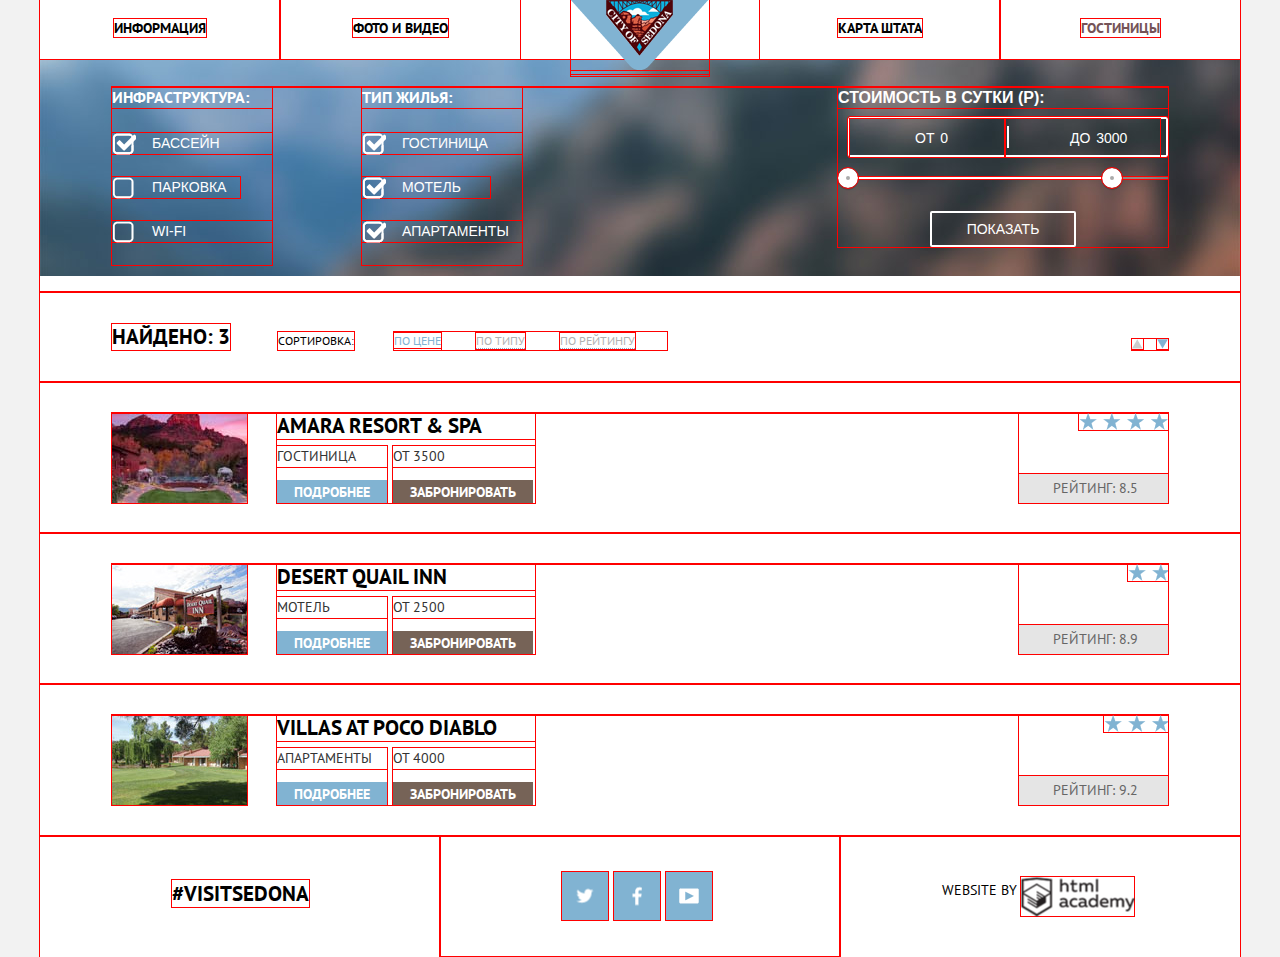
==== commit 08f964eb: "исправления" ====
--- a/hotel.html
+++ b/hotel.html
@@ -11,7 +11,7 @@
     <div class="wrapper">
       <header class="main-header">
         <div class="logo">
-          <a href="#"><img src="img/logo.png" alt="Sedona" width="" height=""></a>
+          <a href="../236749-sedona/index.html"><img src="img/logo.png" alt="Sedona" width="138" height="70"></a>
         </div>
         <nav class="main-navigation">
           <ul class="navigation-list">
@@ -25,7 +25,7 @@
               <a href="#">Карта штата</a>
             </li>
             <li class="navigation-item">
-              <span class="navigation-active">Гостиницы</span>
+              <a class="navigation-link">Гостиницы</a>
             </li>
           </ul>
         </nav>
@@ -105,25 +105,23 @@
           <img src="img/hotel-image-1.jpg" alt="Картинка отеля" width="135" height="90">
         </div>
         <div class="hotel-content clearfix">
-          <h2 class="hotel-title">
-            <a href="#" class="hotels-style">Amara resort & spa</a>
-          </h2>
+          <a href="#" class="hotels-style">Amara resort & spa</a>
           <div class="details">
             <div class="hotel-description">
               Гостиница
             </div>
-            <a href="#" class="btn-blue" type="submit">Подробнее</a>
+            <a href="#" class="btn-blue">Подробнее</a>
           </div>
           <div class="booking">
             <div class="hotel-description">
               от 3500
             </div>
-            <a href="#" class="btn-brown" type="submit">Забронировать</a>
+              <a href="#" class="btn-brown">Забронировать</a>
           </div>
         </div>
         <div class="aside clearfix">
           <div class="stars four-stars"></div>
-          <p class="rating">Рейтинг:8.5</p>
+          <p class="rating">Рейтинг: 8.5</p>
         </div>
       </section>
       <section class="hotel clearfix">
@@ -131,25 +129,23 @@
           <img src="img/hotel-image-2.jpg" alt="Картинка отеля" width="135" height="90">
         </div>
         <div class="hotel-content">
-          <h2 class="hotel-title">
-            <a href="#" class="hotels-style">desert quail inn</a>
-          </h2>
+          <a href="#" class="hotels-style">desert quail inn</a>
           <div class="details">
             <div class="hotel-description">
               Мотель
             </div>
-            <a href="#" class="btn-blue" type="submit">Подробнее</a>
+            <a href="#" class="btn-blue">Подробнее</a>
           </div>
           <div class="booking">
             <div class="hotel-description">
               от 2500
             </div>
-            <a href="#" class="btn-brown" type="submit">Забронировать</a>
+            <a href="#" class="btn-brown">Забронировать</a>
           </div>
         </div>
         <div class="aside">
           <div class="two-stars"></div>
-          <p class="rating">Рейтинг:8.9</p>
+          <p class="rating">Рейтинг: 8.9</p>
         </div>
       </section>
       <section class="hotel clearfix">
@@ -157,25 +153,23 @@
           <img src="img/hotel-image-3.jpg" alt="Картинка отеля" width="135" height="90">
         </div>
         <div class="hotel-content">
-          <h2 class="hotel-title">
-           <a href="#" class="hotels-style">villas at poco diablo</a>
-          </h2>
+          <a href="#" class="hotels-style">villas at poco diablo</a>
           <div class="details">
             <div class="hotel-description">
               Апартаменты
             </div>
-            <a href="#" class="btn-blue" type="submit">Подробнее</a>
+            <a href="#" class="btn-blue">Подробнее</a>
           </div>
           <div class="booking">
             <div class="hotel-description">
               от 4000
             </div>
-            <a href="#" class="btn-brown" type="submit">Забронировать</a>
+            <a href="#" class="btn-brown">Забронировать</a>
           </div>
         </div>
         <div class="aside">
           <div class="three-stars"></div>
-          <p class="rating">Рейтинг:9.2</p>
+          <p class="rating">Рейтинг: 9.2</p>
         </div>
       </section>
       <footer class="main-footer-hotel">
--- a/css/style.css
+++ b/css/style.css
@@ -2,10 +2,11 @@
   outline: 1px solid red;
 }
 body {
-  font-family: "PT sans Regular", "Arial", sans-serif;
+  font-family: "PT sans", "Arial", sans-serif;
   font-size: 14px;
   line-height: 21px;
   color:#000000;
+  background-color: #939393;
   text-transform: uppercase;
 }
 
@@ -15,6 +16,8 @@
   position: relative;
   width: 1200px;
   margin: 0 auto;
+  box-shadow: 0 0 0 40px #f2f2f2;
+  background-color: #ffffff;
 }
 
 /* З А Г О Л О В К И */
@@ -51,6 +54,7 @@
 
 .main-header {
   position: relative;
+  background-color: #ffffff;
 }
 .navigation-item a {
   font-family: "PT sans", "Arial", sans-serif;
@@ -66,22 +70,15 @@
 .navigation-item a:active {
   color: #cacaca;
 }
-.navigation-item span {
-  display: inline-block;
-  font-family: "PT sans", "Arial", sans-serif;
-  font-size: 14px;
-  color: #766357;
-  text-decoration: none;
-  line-height: 26px;
-  font-weight: bold;
-}
-.navigation-item span:hover {
-  cursor: pointer;
+a.navigation-link {
+  color: #755357;
+  cursor: pointer;
+}
+a.navigation-link:hover{
   color: #604e43;
 }
-.navigation-item span:active {
-  cursor: pointer;
-  color: #dbd8d5;
+a.navigation-link:active {
+  color: #dbd8b5;
 }
 .logo {
   position: absolute;
@@ -109,6 +106,7 @@
 /*P R O M O*/
 
 .promo {
+  position: relative;
   background: url("../img/bg-photo-index.jpg") no-repeat;
   height:428px;
   padding-top: 76px;
@@ -119,6 +117,16 @@
   width: 458px;
   height: 352px;
 }
+.promo::after {
+  position: absolute;
+  content: "";
+  background: url("../img/promo-down.png") no-repeat;
+  height: 57px;
+  width: 1200px;
+  bottom: 0%;
+  left: 50%;
+  transform: translate(-50%);
+}
 article {
   text-align: center;
 }
@@ -127,6 +135,7 @@
   text-align: center;
   padding: 62px 330px 55px;
   vertical-align: top;
+  background-color: #ffffff;
 }
 .title {
   margin-bottom: 33px;
@@ -136,6 +145,7 @@
 }
 .reason-row-icon {
   font-size: 0;
+  background-color: #ffffff;
 }
 .reason-row--blue {
   height: 256px;
@@ -143,10 +153,11 @@
   background-color: #81b3d2;
 }
 .reason {
-  display: inline-block;
-  width: 300px;
+  box-sizing: border-box;
+  display: inline-block;
+  width: 400px;
   vertical-align: middle;
-  padding: 40px 50px;
+  padding: 40px 48px;
 }
 .reason-number {
   margin-bottom: 24px;
@@ -235,6 +246,7 @@
 .search {
   text-align: center;
   padding-top: 55px;
+  background-color: #ffffff;
 }
 .question {
   margin-bottom: 30px;
@@ -303,7 +315,7 @@
 .form-line input:hover {
   background-color: #ebebeb;
 }
-.form-line input:active {
+.form-line input:focus {
   background-color: #ffffff;
   border: 2px solid #e5e5e5;
   padding: 6px 33px 6px 13px;
@@ -319,6 +331,14 @@
   width: 8px;
   padding: 6px 15px;
   background-color: #f2f2f2;
+}
+.data-numbers input[type=text]:hover{
+  background-color: #ebebeb;
+}
+.data-numbers input[type=text]:focus{
+  background-color: #ffffff;
+  border: 2px solid #e5e5e5;
+  padding: 4px 13px;
 }
 .enter-data {
   position: relative;
@@ -607,12 +627,10 @@
   display: block;
   margin: 0 auto;
   padding: 6px 35px;
-
   font-size: 14px;
   line-height: 20px;
   color: #ffffff;
   text-transform: uppercase;
-
   background: transparent;
   border: 2px solid #ffffff;
   border-radius: 2px;
@@ -677,66 +695,54 @@
   border: none;
 }
 .arrow {
+  position: relative;
   float:right;
   width: 36px;
   height: 11px;
   margin-top: 15px;
 }
 .arrow-up {
-  position: relative;
+  position: absolute;
   vertical-align: top;
   display: inline-block;
   width: 11px;
   height: 10px;
   cursor: pointer;
-}
-.arrow-up::before {
-  position: absolute;
-  content: "";
-  top: 50%;
-  left: 50%;
-  transform: translate(-50%, -50%);
-  background-image: url("../img/spritesheet.png");
-  background-repeat: no-repeat;
-  width: 11px;
-  height: 10px;
+  top: 0;
+  left: 0;
+  background-image: url("../img/spritesheet.png");
+  background-repeat: no-repeat;
   background-position: -572px -5px;
 }
-.arrow-up:hover::before {
+.arrow-up:hover {
   width: 11px;
   height: 10px;
   background-position: -252px -5px;
 }
-.arrow-up:active::before {
+.arrow-up:active {
   width: 11px;
   height: 10px;
   background-position: -368px -5px;
 }
 .arrow-down {
-  position: relative;
+  position: absolute;
   vertical-align: top;
   display: inline-block;
   width: 11px;
   height: 10px;
   cursor: pointer;
   margin-left: 12px;
-}
-.arrow-down::before {
-  position: absolute;
-  content: "";
-  top: 50%;
-  left: 50%;
-  transform: translate(-50%, -50%);
-  background-image: url("../img/spritesheet.png");
-  background-repeat: no-repeat;
-  width: 11px;
-  height: 10px;
+  top: 0;
+  right: 0;
+  background-image: url("../img/spritesheet.png");
+  background-repeat: no-repeat;
   background-position: -347px -5px;
 }
+
 /*О Т Е Л И*/
 
 .hotel {
-  font-family: "PT Sans Regular", "Arial", sans-serif;
+  font-family: "PT Sans", "Arial", sans-serif;
   font-size: 14px;
   line-height: 21px;
   color: #333333;
@@ -756,22 +762,15 @@
   float:left;
   margin-left: 30px;
 }
-.hotel-title {
-  font-family: "PT Sans", "Arial", sans-serif;
-  font-size: 21px;
-  line-height: 26px;
-  font-weight: bold;
-  margin: 0;
-  margin-bottom: 6px;
-  margin-top: -4px;
-}
 .hotels-style {
+  display: block;
   text-decoration: none;
   font-family: "PT Sans", "Arial", sans-serif;
   font-size: 21px;
   line-height: 26px;
   font-weight: bold;
   color: #000000;
+  margin-bottom: 7px;
 }
 .hotels-style:hover {
   color: #81b3d2;
@@ -789,7 +788,7 @@
   width: 142px;
 }
 .hotel-description {
-  margin-bottom: 12px;
+  margin-bottom: 15px;
 }
 .btn-blue {
   font-family: "PT Sans", "Arial", sans-serif;
@@ -801,7 +800,7 @@
   cursor: pointer;
   color: #ffffff;
   background-color: #81b3d2;
-  padding: 4px 17px;
+  padding: 3px 17px;
   font-weight: bold;
 }
 .btn-blue:hover {
@@ -821,7 +820,7 @@
   cursor: pointer;
   color: #ffffff;
   background-color: #766357;
-  padding: 4px 17px;
+  padding: 3px 17px;
   font-weight: bold;
 }
 .btn-brown:hover {
@@ -832,6 +831,7 @@
   color: #857871;
 }
 .aside {
+  position: relative;
   text-align: center;
   float:right;
 }
@@ -844,69 +844,43 @@
   color: #666666;
 }
 .four-stars {
-  position: relative;
+  position: absolute;
   width: 89px;
   height: 17px;
-  float: right;
-}
-.four-stars::before {
-  position: absolute;
-  content: "";
-  top: 50%;
-  left: 50%;
-  transform: translate(-50%, -50%);
-  background-image: url("../img/spritesheet.png");
-  background-repeat: no-repeat;
-  width: 89px;
-  height: 17px;
+  top: 0;
+  right: 0;
+  background-image: url("../img/spritesheet.png");
+  background-repeat: no-repeat;
   background-position: -132px -5px;
 }
 .three-stars {
-  float: right;
-  position: relative;
   width: 64px;
   height: 17px;
-}
-.three-stars::before {
-  position: absolute;
-  content: "";
-  top: 50%;
-  left: 50%;
-  transform: translate(-50%, -50%);
-  background-image: url("../img/spritesheet.png");
-  background-repeat: no-repeat;
-  width: 65px;
-  height: 17px;
+  position: absolute;
+  top: 0;
+  right: 0;
+  background-image: url("../img/spritesheet.png");
+  background-repeat: no-repeat;
   background-position: -57px -5px;
 }
 .two-stars {
-  float: right;
-  position: relative;
+  position: absolute;
   width: 40px;
   height: 17px;
-}
-.two-stars::before {
-  position: absolute;
-  content: "";
-  top: 50%;
-  left: 50%;
-  transform: translate(-50%, -50%);
-  background-image: url("../img/spritesheet.png");
-  background-repeat: no-repeat;
-  width: 42px;
-  height: 17px;
+  top: 0;
+  right: 0;
+  background-image: url("../img/spritesheet.png");
+  background-repeat: no-repeat;
   background-position: -5px -5px;
 }
 
-
 /* F O O T E R */
 
 .main-footer-index {
   position: absolute;
   bottom: 0;
-  opacity: 0.7;
   font-size: 0;
-  background-color: #f9fbf6;
+  background: rgba(249, 251, 246, .9);
 }
 .main-footer-hotel {
   font-size: 0;
@@ -989,11 +963,11 @@
   padding: 41px 0px;
   padding-left: 102px;
   padding-right: 10px;
-  font-family: "PT Sans Regular", "Arial", sans-serif;
+  font-family: "PT Sans", "Arial", sans-serif;
   font-size: 14px;
   line-height: 26px;
   text-align: left;
-  vertical-align: bottom;
+  vertical-align: middle;
 }
 .footer-copyright .btn-academy {
   position: relative;
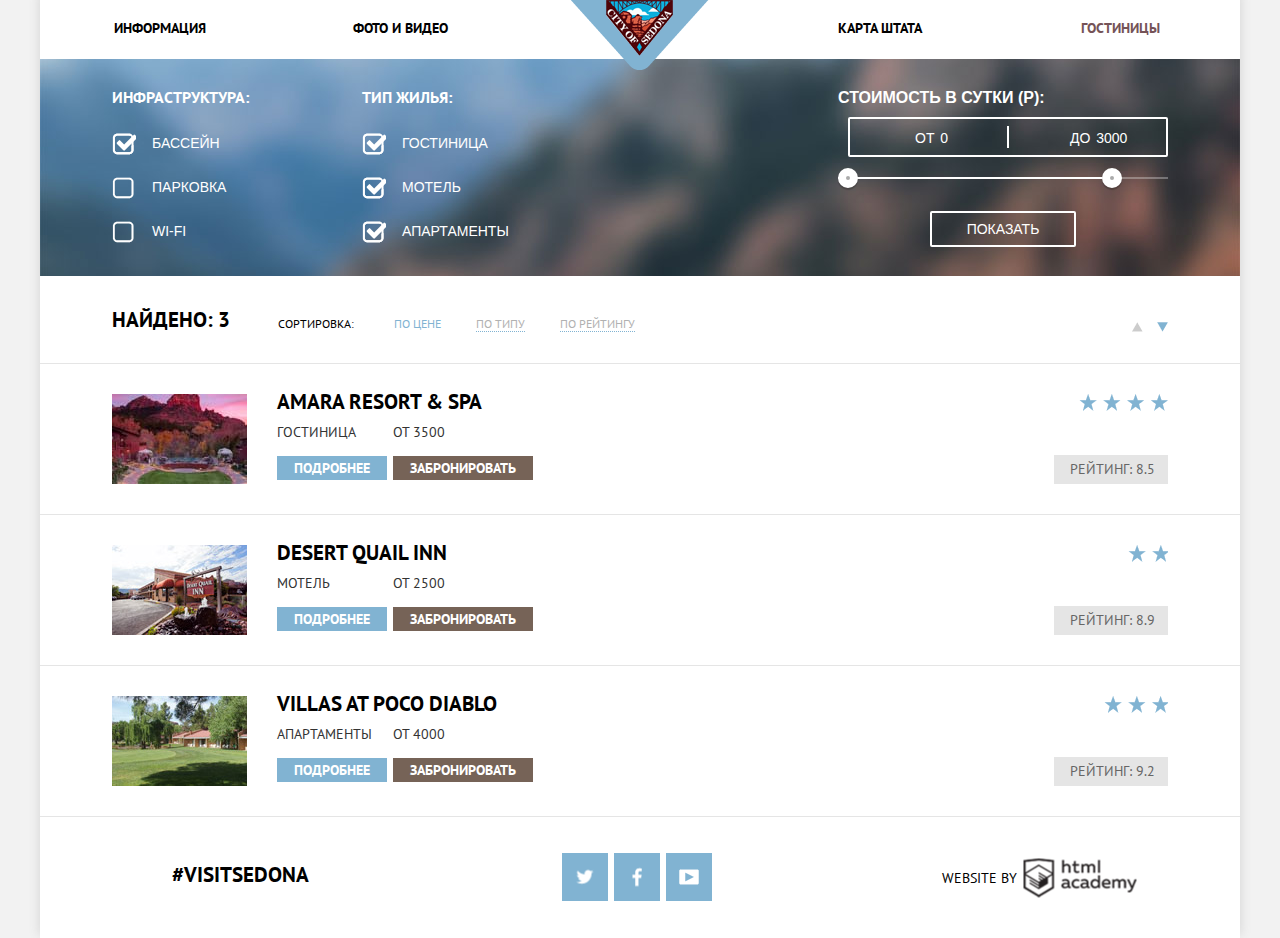
==== commit 06d5643b: "допилено" ====
--- a/hotel.html
+++ b/hotel.html
@@ -11,7 +11,7 @@
     <div class="wrapper">
       <header class="main-header">
         <div class="logo">
-          <a href="../236749-sedona/index.html"><img src="img/logo.png" alt="Sedona" width="138" height="70"></a>
+          <a href="index.html"><img src="img/logo.png" alt="Sedona" width="138" height="70"></a>
         </div>
         <nav class="main-navigation">
           <ul class="navigation-list">
@@ -173,19 +173,17 @@
         </div>
       </section>
       <footer class="main-footer-hotel">
-        <div class="footer-row">
-          <div class="footer-tag">
-            <a href="#" class="hashtag">#Visitsedona</a>
-          </div>
-          <div class="footer-social">
-            <a class="social-btn social-btn-tweet" href="#"></a>
-            <a class="social-btn social-btn-fb" href="#"></a>
-            <a class="social-btn social-btn-ytube" href="#"></a>
-          </div>
-          <div class="footer-copyright">
-            Website by
-            <a class="btn-academy" href="https://htmlacademy.ru"></a>
-          </div>
+        <div class="footer-tag">
+          <a href="#" class="hashtag">#Visitsedona</a>
+        </div>
+        <div class="footer-social">
+          <a class="social-btn social-btn-tweet" href="#"></a>
+          <a class="social-btn social-btn-fb" href="#"></a>
+          <a class="social-btn social-btn-ytube" href="#"></a>
+        </div>
+        <div class="footer-copyright">
+          Website by
+          <a class="btn-academy" href="https://htmlacademy.ru"></a>
         </div>
       </footer>
     </div>
--- a/css/style.css
+++ b/css/style.css
@@ -1,13 +1,14 @@
-* {
+/* {
   outline: 1px solid red;
-}
+}*/
 body {
   font-family: "PT sans", "Arial", sans-serif;
   font-size: 14px;
   line-height: 21px;
   color:#000000;
-  background-color: #939393;
   text-transform: uppercase;
+  background-color: #f2f2f2;
+  background-size: 1220px;
 }
 
 /*В Р А П П Е Р*/
@@ -16,8 +17,8 @@
   position: relative;
   width: 1200px;
   margin: 0 auto;
-  box-shadow: 0 0 0 40px #f2f2f2;
   background-color: #ffffff;
+  box-shadow: 0 -5px 9px 2px #dbdbdb;
 }
 
 /* З А Г О Л О В К И */
@@ -84,6 +85,7 @@
   position: absolute;
   transform: translateX(-50%);
   left: 50%;
+  z-index: 1;
 }
 .main-navigation ul {
   padding: 0;
@@ -133,12 +135,12 @@
 .header-title {
   display: inline-block;
   text-align: center;
-  padding: 62px 330px 55px;
+  padding: 46px 320px 38px;
   vertical-align: top;
   background-color: #ffffff;
 }
 .title {
-  margin-bottom: 33px;
+  margin-bottom: 27px;
 }
 .reason-row {
   font-size: 0;
@@ -174,6 +176,17 @@
 }
 .reason-row--grey {
   background-color: #eeeeee;
+}
+.reason-row--grey .reason {
+  padding-top: 27px;
+}
+.reason-row--grey .reason-number {
+  margin-top: 25px;
+}
+.reason-row--grey .reason {
+  padding-left: 60px;
+  padding-right: 60px;
+  padding-bottom: 43px;
 }
 .reason .reason-description {
   font-size: 14px;
@@ -189,63 +202,69 @@
 }
 .reason-icon--house {
   position: relative;
-  padding-bottom: 85px;
+  padding-bottom: 68px;
 }
 .reason-icon--house .reason-title {
-  margin-top: 150px;
-  margin-bottom: 28px;
+  margin-top: 120px;
+  margin-bottom: 25px;
 }
 .reason-icon--house::before {
   content: "";
   position: absolute;
-  top: 60px;
-  left: 162px;
+  right: 50%;
+  left: 50%;
+  top: 28%;
+  transform: translate(-50%, -50%);
   width: 75px;
   height: 72px;
-  background: url("../img/reason-icon--house.png") no-repeat;
+  background: url("../img/spritesheet.png") no-repeat;
+  background-position: -1177px -5px;
 }
 .reason-icon--food .reason-title {
-  margin: 0;
-  margin-top: 150px;
+  margin-top: 118px;
   margin-bottom: 28px;
 }
 .reason-icon--food {
   position: relative;
-  padding-bottom: 85px;
+  padding-bottom: 68px;
 }
 .reason-icon--food::before {
   content: "";
   position: absolute;
-  top: 61px;
-  left: 163px;
+  right: 50%;
+  left: 50%;
+  top: 28%;
+  transform: translate(-50%, -50%);
   width: 74px;
   height: 70px;
-  background: url("../img/reason-icon--food.png") no-repeat;
+  background: url("../img/spritesheet.png") no-repeat;
+  background-position: -1093px -5px;
 }
 .reason-icon--souvenirs .reason-title {
-  margin-top: 150px;
-  margin-bottom: 28px;
+  margin-top: 120px;
+  margin-bottom: 24px;
 }
 .reason-icon--souvenirs {
   position: relative;
-  padding-bottom: 85px;
+  padding-bottom: 68px;
 }
 .reason-icon--souvenirs::before {
   content: "";
   position: absolute;
-  top: 56px;
-  left: 168px;
+  right: 50%;
+  left: 50%;
+  top: 28%;
+  transform: translate(-50%, -50%);
   width: 64px;
   height: 76px;
-  background: url("../img/reason-icon--souvenirs.png") no-repeat;
-}
-
-
+  background: url("../img/spritesheet.png") no-repeat;
+  background-position: -1262px -5px;
+}
 /*S E A R C H*/
 
 .search {
   text-align: center;
-  padding-top: 55px;
+  padding-top: 33px;
   background-color: #ffffff;
 }
 .question {
@@ -270,7 +289,7 @@
   background-color: #766357;
   color: #ffffff;
   padding: 30px 0;
-  margin-top: 50px;
+  margin-top: 33px;
 }
 .map {
   position: relative;
@@ -298,7 +317,7 @@
 }
 .form-line {
   box-sizing: border-box;
-  margin-bottom: 29px;
+  margin-bottom: 24px;
   text-align: left;
 }
 .form-line input[type=text] {
@@ -452,7 +471,7 @@
   color: #ffffff;
   width: 458px;
   padding: 16px 0;
-  margin-top: 21px;
+  margin-top: 28px;
 }
 .btn-find:hover {
   background-color: #669ec0;
@@ -646,7 +665,8 @@
 
 .results-row {
   font-size: 0;
-  padding: 32px 72px; /*почему в ФШ показывает одно расстояние padding, а в браузере по факту получается другое?*/
+  padding: 15px 72px;
+  padding-bottom: 30px;
 }
 .search-results {
   font-family: "PT Sans", "Arial", sans-serif;
@@ -771,6 +791,7 @@
   font-weight: bold;
   color: #000000;
   margin-bottom: 7px;
+  margin-top: -5px;
 }
 .hotels-style:hover {
   color: #81b3d2;
@@ -837,7 +858,7 @@
 }
 .rating {
   margin: 0;
-  width: 120px;
+  width: 85px;
   padding: 4px 13px 4px 16px;
   margin-top: 61px;
   background-color: #e5e5e5;
@@ -958,6 +979,7 @@
   background-position: -1063px -5px;
 }
 .footer-copyright {
+  position: relative;
   display: inline-block;
   width: 288px;
   padding: 41px 0px;
@@ -973,13 +995,8 @@
   position: relative;
   display: inline-block;
   vertical-align: top;
-  width: 113px;
-  height: 39px;
-}
-.btn-academy::before {
-  content: "";
-  position: absolute;
-  left: 50%;
+  position: absolute;
+  left: 60%;
   top: 50%;
   transform: translate(-50%, -50%);
   background-image: url("../img/spritesheet.png");
@@ -988,12 +1005,12 @@
   height: 39px;
   background-position: -667px -5px;
 }
-.btn-academy:hover::before {
+.btn-academy:hover{
   width: 113px;
   height: 39px;
   background-position: -790px -5px;
 }
-.btn-academy:active::before {
+.btn-academy:active {
   width: 113px;
   height: 39px;
   background-position: -913px -5px;
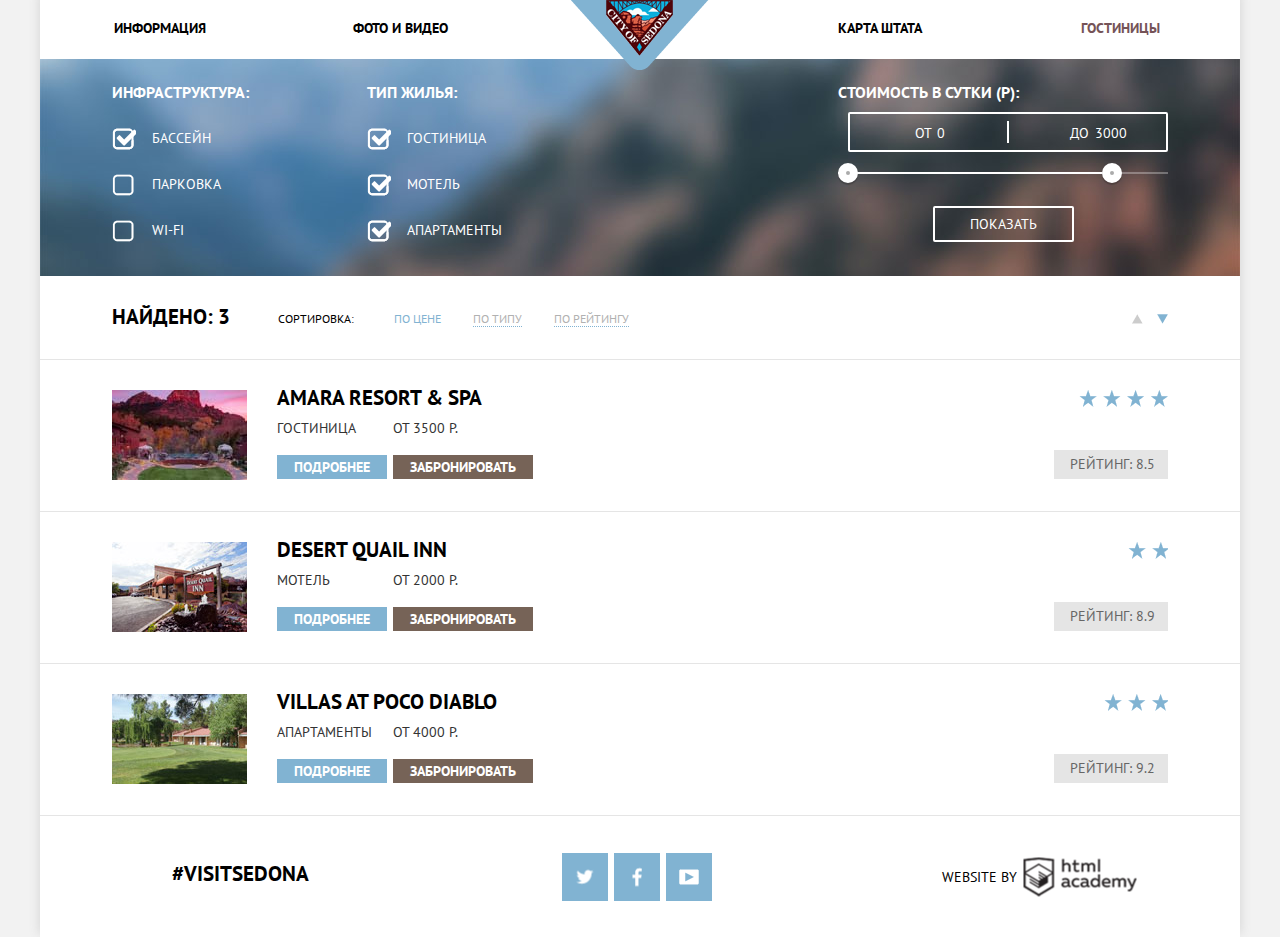
==== commit e7def3ba: "исправления кроме JS и IE" ====
--- a/hotel.html
+++ b/hotel.html
@@ -1,191 +1,194 @@
 <!DOCTYPE html>
 <html lang="ru">
-  <head>
-    <meta charset="utf-8">
-    <title>HTML Academy: Седона</title>
-    <link rel="stylesheet" href="css/normalize.css">
-    <link rel="stylesheet" href="css/style.css">
-    <link href="https://fonts.googleapis.com/css?family=PT+Sans:400,700&subset=cyrillic" rel="stylesheet">
-  </head>
-  <body>
-    <div class="wrapper">
-      <header class="main-header">
-        <div class="logo">
-          <a href="index.html"><img src="img/logo.png" alt="Sedona" width="138" height="70"></a>
-        </div>
-        <nav class="main-navigation">
-          <ul class="navigation-list">
-            <li class="navigation-item">
-              <a href="#">Информация</a>
+
+<head>
+  <meta charset="utf-8">
+  <title>HTML Academy: Седона</title>
+  <link href="https://fonts.googleapis.com/css?family=PT+Sans:400,700&subset=cyrillic" rel="stylesheet">
+  <link rel="stylesheet" href="css/normalize.css">
+  <link rel="stylesheet" href="css/style.css">
+</head>
+
+<body>
+  <div class="wrapper">
+    <header class="main-header">
+      <div class="logo">
+        <a href="index.html"><img src="img/logo.png" alt="Sedona" width="138" height="70"></a>
+      </div>
+      <nav class="main-navigation">
+        <ul class="navigation-list">
+          <li class="navigation-item">
+            <a href="#">Информация</a>
+          </li>
+          <li class="navigation-item">
+            <a href="#">Фото и видео</a>
+          </li>
+          <li class="navigation-item">
+            <a href="#">Карта штата</a>
+          </li>
+          <li class="navigation-item">
+            <a class="navigation-link">Гостиницы</a>
+          </li>
+        </ul>
+      </nav>
+    </header>
+    <div class="filters-row clearfix">
+      <form action="#" method="post">
+        <div class="filters-options">
+          <p class="filters-title">Инфраструктура:</p>
+          <ul class="filters-list">
+            <li class="filters-item">
+              <input type="checkbox" name="pool" id="pool" checked>
+              <label for="pool">Бассейн</label>
             </li>
-            <li class="navigation-item">
-              <a href="#">Фото и видео</a>
+            <li class="filters-item">
+              <input type="checkbox" name="parking" id="parking">
+              <label for="parking">Парковка</label>
             </li>
-            <li class="navigation-item">
-              <a href="#">Карта штата</a>
-            </li>
-            <li class="navigation-item">
-              <a class="navigation-link">Гостиницы</a>
+            <li class="filters-item">
+              <input type="checkbox" name="wi-fi" id="wi-fi">
+              <label for="wi-fi">Wi-Fi</label>
             </li>
           </ul>
-        </nav>
-      </header>
-      <div class="filters-row clearfix">
-        <form action="#" method="">
-          <div class="filters-options">
-            <p class="filters-title">Инфраструктура:</p>
-            <ul class="filters-list">
-              <li class="filters-item">
-                <input type="checkbox" name="pool" id="pool" checked>
-                <label for="pool">Бассейн</label>
-              </li>
-              <li class="filters-item">
-                <input type="checkbox" name="parking" id="parking">
-                <label for="parking">Парковка</label>
-              </li>
-              <li class="filters-item">
-                <input type="checkbox" name="wi-fi" id="wi-fi">
-                <label for="wi-fi">Wi-Fi</label>
-              </li>
-            </ul>
+        </div>
+        <div class="filters-options">
+          <p class="filters-title">Тип жилья:</p>
+          <ul class="filters-list">
+            <li class="filters-item">
+              <input type="checkbox" name="hostel" id="hostel" checked>
+              <label for="hostel">Гостиница</label>
+            </li>
+            <li class="filters-item">
+              <input type="checkbox" name="hotel" id="hotel" checked>
+              <label for="hotel">Мотель</label>
+            </li>
+            <li class="filters-item">
+              <input type="checkbox" name="apartments" id="apartments" checked>
+              <label for="apartments">Апартаменты</label>
+            </li>
+          </ul>
+        </div>
+        <div class="filter-range">
+          <div class="filter-range-title">Стоимость в сутки (Р):</div>
+          <div class="price-controls">
+            <label class="min-price">от <input type="text" name="min-price" value="0"></label>
+            <label class="max-price">до <input type="text" name="max-price" value="3000"></label>
           </div>
-          <div class="filters-options">
-            <p class="filters-title">Тип жилья:</p>
-            <ul class="filters-list">
-              <li class="filters-item">
-                <input type="checkbox" name="hostel" id="hostel" checked>
-                <label for="hostel">Гостиница</label>
-              </li>
-              <li class="filters-item">
-                <input type="checkbox" name="hotel" id="hotel" checked>
-                <label for="hotel">Мотель</label>
-              </li>
-              <li class="filters-item">
-                <input type="checkbox" name="apartments" id="apartments" checked>
-                <label for="apartments">Апартаменты</label>
-              </li>
-            </ul>
+          <div class="range-controls">
+            <div class="scale">
+              <div class="bar"></div>
+            </div>
+            <div class="range-toggle range-toggle-min"></div>
+            <div class="range-toggle range-toggle-max"></div>
           </div>
-          <div class="filter-range">
-            <div class="filter-range-title">Стоимость в сутки (Р):</div>
-              <div class="price-controls">
-                <label class="min-price">от <input type="text" name="min-price" value="0"></label>
-                <label class="max-price">до <input type="text" name="max-price" value="3000"></label>
-              </div>
-              <div class="range-controls">
-                <div class="scale">
-                  <div class="bar"></div>
-                </div>
-                <div class="range-toggle range-toggle-min"></div>
-                <div class="range-toggle range-toggle-max"></div>
-              </div>
-              <button class="btn-transparent" type="submit" name="show">Показать</button>
+          <button class="btn-transparent" type="submit" name="show">Показать</button>
+        </div>
+      </form>
+    </div>
+    <div class="results-row">
+      <div class="search-results">
+        Найдено: 3
+      </div>
+      <div class="sort">
+        Сортировка:
+      </div>
+      <ul class="sort-list">
+        <li class="active"><a>По цене</a></li>
+        <li class="sort-item"><a href="#">По типу</a></li>
+        <li class="sort-item"><a href="#">По рейтингу</a></li>
+      </ul>
+      <div class="arrow">
+        <a class="arrow-up" href="#"></a>
+        <a class="arrow-down"></a>
+      </div>
+    </div>
+    <section class="hotel clearfix">
+      <div class="hotel-image">
+        <img src="img/hotel-image-1.jpg" alt="Картинка отеля" width="135" height="90">
+      </div>
+      <div class="hotel-content clearfix">
+        <a href="#" class="hotels-style">Amara resort & spa</a>
+        <div class="details">
+          <div class="hotel-description">
+            Гостиница
           </div>
-        </form>
-      </div>
-      <div class="results-row">
-        <div class="search-results">
-          Найдено: 3
+          <a href="#" class="btn-blue">Подробнее</a>
         </div>
-        <div class="sort">
-          Сортировка:
-        </div>
-        <ul class="sort-list">
-          <li class="active"><a>По цене</a></li>
-          <li class="sort-item"><a href="#">По типу</a></li>
-          <li class="sort-item"><a href="#">По рейтингу</a></li>
-        </ul>
-        <div class="arrow">
-          <a class="arrow-up" href="#"></a>
-          <a class="arrow-down"></a>
+        <div class="booking">
+          <div class="hotel-description">
+            от 3500 Р.
+          </div>
+          <a href="#" class="btn-brown">Забронировать</a>
         </div>
       </div>
-      <section class="hotel clearfix">
-        <div class="hotel-image">
-          <img src="img/hotel-image-1.jpg" alt="Картинка отеля" width="135" height="90">
+      <div class="aside clearfix">
+        <div class="stars four-stars"></div>
+        <p class="rating">Рейтинг: 8.5</p>
+      </div>
+    </section>
+    <section class="hotel clearfix">
+      <div class="hotel-image">
+        <img src="img/hotel-image-2.jpg" alt="Картинка отеля" width="135" height="90">
+      </div>
+      <div class="hotel-content">
+        <a href="#" class="hotels-style">desert quail inn</a>
+        <div class="details">
+          <div class="hotel-description">
+            Мотель
+          </div>
+          <a href="#" class="btn-blue">Подробнее</a>
         </div>
-        <div class="hotel-content clearfix">
-          <a href="#" class="hotels-style">Amara resort & spa</a>
-          <div class="details">
-            <div class="hotel-description">
-              Гостиница
-            </div>
-            <a href="#" class="btn-blue">Подробнее</a>
+        <div class="booking">
+          <div class="hotel-description">
+            от 2000 Р.
           </div>
-          <div class="booking">
-            <div class="hotel-description">
-              от 3500
-            </div>
-              <a href="#" class="btn-brown">Забронировать</a>
+          <a href="#" class="btn-brown">Забронировать</a>
+        </div>
+      </div>
+      <div class="aside">
+        <div class="two-stars"></div>
+        <p class="rating">Рейтинг: 8.9</p>
+      </div>
+    </section>
+    <section class="hotel clearfix">
+      <div class="hotel-image">
+        <img src="img/hotel-image-3.jpg" alt="Картинка отеля" width="135" height="90">
+      </div>
+      <div class="hotel-content">
+        <a href="#" class="hotels-style">villas at poco diablo</a>
+        <div class="details">
+          <div class="hotel-description">
+            Апартаменты
           </div>
+          <a href="#" class="btn-blue">Подробнее</a>
         </div>
-        <div class="aside clearfix">
-          <div class="stars four-stars"></div>
-          <p class="rating">Рейтинг: 8.5</p>
+        <div class="booking">
+          <div class="hotel-description">
+            от 4000 Р.
+          </div>
+          <a href="#" class="btn-brown">Забронировать</a>
         </div>
-      </section>
-      <section class="hotel clearfix">
-        <div class="hotel-image">
-          <img src="img/hotel-image-2.jpg" alt="Картинка отеля" width="135" height="90">
-        </div>
-        <div class="hotel-content">
-          <a href="#" class="hotels-style">desert quail inn</a>
-          <div class="details">
-            <div class="hotel-description">
-              Мотель
-            </div>
-            <a href="#" class="btn-blue">Подробнее</a>
-          </div>
-          <div class="booking">
-            <div class="hotel-description">
-              от 2500
-            </div>
-            <a href="#" class="btn-brown">Забронировать</a>
-          </div>
-        </div>
-        <div class="aside">
-          <div class="two-stars"></div>
-          <p class="rating">Рейтинг: 8.9</p>
-        </div>
-      </section>
-      <section class="hotel clearfix">
-        <div class="hotel-image">
-          <img src="img/hotel-image-3.jpg" alt="Картинка отеля" width="135" height="90">
-        </div>
-        <div class="hotel-content">
-          <a href="#" class="hotels-style">villas at poco diablo</a>
-          <div class="details">
-            <div class="hotel-description">
-              Апартаменты
-            </div>
-            <a href="#" class="btn-blue">Подробнее</a>
-          </div>
-          <div class="booking">
-            <div class="hotel-description">
-              от 4000
-            </div>
-            <a href="#" class="btn-brown">Забронировать</a>
-          </div>
-        </div>
-        <div class="aside">
-          <div class="three-stars"></div>
-          <p class="rating">Рейтинг: 9.2</p>
-        </div>
-      </section>
-      <footer class="main-footer-hotel">
-        <div class="footer-tag">
-          <a href="#" class="hashtag">#Visitsedona</a>
-        </div>
-        <div class="footer-social">
-          <a class="social-btn social-btn-tweet" href="#"></a>
-          <a class="social-btn social-btn-fb" href="#"></a>
-          <a class="social-btn social-btn-ytube" href="#"></a>
-        </div>
-        <div class="footer-copyright">
-          Website by
-          <a class="btn-academy" href="https://htmlacademy.ru"></a>
-        </div>
-      </footer>
-    </div>
-  </body>
+      </div>
+      <div class="aside">
+        <div class="three-stars"></div>
+        <p class="rating">Рейтинг: 9.2</p>
+      </div>
+    </section>
+    <footer class="main-footer-hotel">
+      <div class="footer-tag">
+        <a href="#" class="hashtag">#Visitsedona</a>
+      </div>
+      <div class="footer-social">
+        <a class="social-btn social-btn-tweet" href="#"></a>
+        <a class="social-btn social-btn-fb" href="#"></a>
+        <a class="social-btn social-btn-ytube" href="#"></a>
+      </div>
+      <div class="footer-copyright">
+        Website by
+        <a class="btn-academy" href="https://htmlacademy.ru"></a>
+      </div>
+    </footer>
+  </div>
+</body>
+
 </html>
--- a/css/style.css
+++ b/css/style.css
@@ -1,15 +1,17 @@
 /* {
   outline: 1px solid red;
 }*/
+
 body {
   font-family: "PT sans", "Arial", sans-serif;
   font-size: 14px;
   line-height: 21px;
-  color:#000000;
+  color: #000000;
   text-transform: uppercase;
   background-color: #f2f2f2;
   background-size: 1220px;
 }
+
 
 /*В Р А П П Е Р*/
 
@@ -21,104 +23,122 @@
   box-shadow: 0 -5px 9px 2px #dbdbdb;
 }
 
+
 /* З А Г О Л О В К И */
 
 .title {
   font-size: 21px;
   line-height: 26px;
 }
+
 .reason-title {
   font-size: 21px;
   line-height: 21px;
-  margin-left: 50px;
-  margin-right: 50px;
-}
+  padding: 0 60px;
+}
+
 .question {
   font-size: 30px;
   line-height: 24px;
 }
+
 .reason-description {
   font-size: 14px;
   line-height: 21px;
-  color:#333333;
-}
+  color: #333333;
+}
+
 .header-title p {
   line-height: 26px;
 }
+
 .clearfix::after {
   content: "";
   display: table;
   clear: both;
 }
 
+
 /*H E A D E R*/
 
 .main-header {
   position: relative;
   background-color: #ffffff;
 }
+
 .navigation-item a {
-  font-family: "PT sans", "Arial", sans-serif;
   font-size: 14px;
   color: #000000;
   text-decoration: none;
   line-height: 26px;
   font-weight: bold;
 }
+
 .navigation-item a:hover {
   color: #81b3d2;
 }
+
 .navigation-item a:active {
   color: #cacaca;
 }
+
 a.navigation-link {
   color: #755357;
   cursor: pointer;
 }
-a.navigation-link:hover{
+
+a.navigation-link:hover {
   color: #604e43;
 }
+
 a.navigation-link:active {
   color: #dbd8b5;
 }
+
 .logo {
   position: absolute;
   transform: translateX(-50%);
   left: 50%;
   z-index: 1;
 }
+
 .main-navigation ul {
   padding: 0;
   margin: 0;
   list-style: none;
   font-size: 0;
 }
+
 li:nth-child(2) {
   margin-right: 20%;
 }
-.navigation-item  {
+
+.navigation-item {
   box-sizing: border-box;
-  display:inline-block;
+  display: inline-block;
   text-align: center;
   width: 20%;
   vertical-align: top;
   padding: 15px 15px;
 }
 
+
 /*P R O M O*/
 
 .promo {
   position: relative;
   background: url("../img/bg-photo-index.jpg") no-repeat;
-  height:428px;
+  height: 428px;
   padding-top: 76px;
 }
+
 .promo-image img {
   display: block;
   margin: 0 auto;
   width: 458px;
   height: 352px;
 }
+
 .promo::after {
   position: absolute;
   content: "";
@@ -129,9 +149,11 @@
   left: 50%;
   transform: translate(-50%);
 }
+
 article {
   text-align: center;
 }
+
 .header-title {
   display: inline-block;
   text-align: center;
@@ -139,21 +161,26 @@
   vertical-align: top;
   background-color: #ffffff;
 }
+
 .title {
   margin-bottom: 27px;
 }
+
 .reason-row {
   font-size: 0;
 }
+
 .reason-row-icon {
   font-size: 0;
   background-color: #ffffff;
 }
+
 .reason-row--blue {
   height: 256px;
   color: #ffffff;
   background-color: #81b3d2;
 }
+
 .reason {
   box-sizing: border-box;
   display: inline-block;
@@ -161,53 +188,65 @@
   vertical-align: middle;
   padding: 40px 48px;
 }
+
 .reason-number {
   margin-bottom: 24px;
   font-size: 14px;
   line-height: 19px;
 }
-.reason .reason-title{
+
+.reason .reason-title {
   margin-bottom: 17px;
   font-size: 21px;
   line-height: 21px;
 }
+
 .reason-row--blue .reason-description {
   color: #ffffff;
 }
+
 .reason-row--grey {
   background-color: #eeeeee;
 }
+
 .reason-row--grey .reason {
   padding-top: 27px;
 }
+
 .reason-row--grey .reason-number {
   margin-top: 25px;
 }
+
 .reason-row--grey .reason {
   padding-left: 60px;
   padding-right: 60px;
   padding-bottom: 43px;
 }
+
 .reason .reason-description {
   font-size: 14px;
   line-height: 21px;
 }
+
 .reason-image {
   display: inline-block;
   vertical-align: top;
   margin: 0;
-  padding:0;
+  padding: 0;
   height: 256px;
   width: 800px;
 }
+
 .reason-icon--house {
   position: relative;
   padding-bottom: 68px;
 }
+
 .reason-icon--house .reason-title {
   margin-top: 120px;
   margin-bottom: 25px;
 }
+
 .reason-icon--house::before {
   content: "";
   position: absolute;
@@ -220,14 +259,17 @@
   background: url("../img/spritesheet.png") no-repeat;
   background-position: -1177px -5px;
 }
+
 .reason-icon--food .reason-title {
   margin-top: 118px;
   margin-bottom: 28px;
 }
+
 .reason-icon--food {
   position: relative;
   padding-bottom: 68px;
 }
+
 .reason-icon--food::before {
   content: "";
   position: absolute;
@@ -240,14 +282,17 @@
   background: url("../img/spritesheet.png") no-repeat;
   background-position: -1093px -5px;
 }
+
 .reason-icon--souvenirs .reason-title {
   margin-top: 120px;
   margin-bottom: 24px;
 }
+
 .reason-icon--souvenirs {
   position: relative;
   padding-bottom: 68px;
 }
+
 .reason-icon--souvenirs::before {
   content: "";
   position: absolute;
@@ -260,6 +305,8 @@
   background: url("../img/spritesheet.png") no-repeat;
   background-position: -1262px -5px;
 }
+
+
 /*S E A R C H*/
 
 .search {
@@ -267,12 +314,15 @@
   padding-top: 33px;
   background-color: #ffffff;
 }
+
 .question {
   margin-bottom: 30px;
 }
+
 .search .reason-description {
   line-height: 24px;
 }
+
 .search-btn {
   border: 0;
   outline: 0;
@@ -281,7 +331,6 @@
   font-size: 21px;
   line-height: 26px;
   font-weight: bold;
-  font-family: "PT Sans", "Arial", sans-serif;
   display: inline-block;
   text-align: center;
   vertical-align: middle;
@@ -291,12 +340,14 @@
   padding: 30px 0;
   margin-top: 33px;
 }
+
 .map {
   position: relative;
   background-image: url("../img/map.jpg");
-  width: 1200px ;
+  width: 1200px;
   height: 593px;
 }
+
 
 /* Ф О Р М А*/
 
@@ -309,17 +360,18 @@
   transform: translateX(-50%);
   left: 50%;
   padding: 55px;
-  font-family: "PT Sans", "Arial", sans-serif;
   font-size: 14px;
   line-height: 26px;
   font-weight: bold;
   top: 0;
 }
+
 .form-line {
   box-sizing: border-box;
   margin-bottom: 24px;
   text-align: left;
 }
+
 .form-line input[type=text] {
   border: none;
   outline: none;
@@ -331,18 +383,23 @@
   margin-left: 18px;
   background-color: #f2f2f2;
 }
+
 .form-line input:hover {
   background-color: #ebebeb;
 }
+
 .form-line input:focus {
   background-color: #ffffff;
   border: 2px solid #e5e5e5;
   padding: 6px 33px 6px 13px;
 }
+
 .form-line label {
   padding: 8px 0px;
   display: inline-block;
-}
+  vertical-align: middle;
+}
+
 .data-numbers input[type=text] {
   border: none;
   outline: none;
@@ -351,18 +408,22 @@
   padding: 6px 15px;
   background-color: #f2f2f2;
 }
-.data-numbers input[type=text]:hover{
+
+.data-numbers input[type=text]:hover {
   background-color: #ebebeb;
 }
-.data-numbers input[type=text]:focus{
+
+.data-numbers input[type=text]:focus {
   background-color: #ffffff;
   border: 2px solid #e5e5e5;
   padding: 4px 13px;
 }
+
 .enter-data {
   position: relative;
 }
-.enter-data::before {
+
+.enter-data .calendar {
   position: absolute;
   content: "";
   cursor: pointer;
@@ -374,24 +435,30 @@
   background-repeat: no-repeat;
   background-position: -593px -5px;
 }
-.enter-data:hover::before {
+
+.calendar:hover {
   background-position: -273px -5px;
 }
-.enter-data:active::before {
+
+.calendar:active {
   background-position: -389px -5px;
 }
+
 .adult-data {
   width: 225px;
   float: left;
 }
+
 .child-data {
   width: 225px;
   float: right;
 }
+
 .data-numbers {
   margin-top: 2px;
   float: right;
 }
+
 .minus {
   position: relative;
   border: none;
@@ -402,6 +469,7 @@
   background-color: #f2f2f2;
   cursor: pointer;
 }
+
 .minus::before {
   position: absolute;
   content: "";
@@ -414,16 +482,20 @@
   background-repeat: no-repeat;
   background-position: -624px -5px;
 }
+
 .minus:hover::before {
   background-position: -304px -5px;
 }
+
 .minus:active::before {
   background-position: -420px -5px;
 }
+
 .data-numbers input[type=text] {
   float: left;
   margin: 0;
 }
+
 .plus {
   position: relative;
   border: none;
@@ -434,6 +506,7 @@
   background-color: #f2f2f2;
   cursor: pointer;
 }
+
 .plus::before {
   position: absolute;
   content: "";
@@ -446,22 +519,25 @@
   background-repeat: no-repeat;
   background-position: -646px -5px;
 }
+
 .plus:hover::before {
   background-position: -326px -5px;
 }
+
 .plus:active::before {
   background-position: -442px -5px;
 }
+
 .child-data label {
   margin-left: 50px;
 }
+
 .btn-find {
   display: inline-block;
   text-transform: inherit;
   border: none;
   outline: none;
   cursor: pointer;
-  font-family: "PT Sans", "Arial", sans-serif;
   font-size: 21px;
   line-height: 26px;
   font-weight: bold;
@@ -473,38 +549,42 @@
   padding: 16px 0;
   margin-top: 28px;
 }
+
 .btn-find:hover {
   background-color: #669ec0;
 }
+
 .btn-find:active {
   background-color: #5496bd;
   color: #88b6d1;
 }
 
+
 /*F I L T E R S*/
 
 .filters-row {
-  font-family: "PT Sans", sans-serif;
   height: 177px;
   background-image: url("../img/filter-background.jpg");
   background-repeat: no-repeat;
-  padding: 28px 72px;
+  padding: 23px 72px;
   color: #ffffff;
   font-weight: bold;
-  font-size:16px;
-  line-height:21px;
-}
+  font-size: 16px;
+  line-height: 21px;
+}
+
 .filters-options {
   width: 160px;
-  float:left;
-  margin-right: 90px;
-}
+  float: left;
+  margin-right: 95px;
+}
+
 .filters-title {
   margin: 0;
   margin-bottom: 25px;
 }
+
 .filters-list {
-  font-family: "PT Sans Regular", "Arial", sans-serif;
   font-size: 14px;
   line-height: 21px;
   font-weight: normal;
@@ -516,55 +596,57 @@
 input[type="checkbox"] {
   display: none;
 }
-input[type="checkbox"] + label {
+
+input[type="checkbox"]+label {
   display: block;
   position: relative;
-  margin: 23px 0;
+  margin: 25px 0;
   line-height: 21px;
   padding-left: 40px;
   cursor: pointer;
 }
-input[type="checkbox"] + label::before {
+
+input[type="checkbox"]+label::before {
   content: "";
   position: absolute;
-  top:0;
-  left:0;
+  top: 0;
+  left: 0;
   width: 24px;
   height: 22px;
   background-image: url("../img/spritesheet.png");
   background-repeat: no-repeat;
   background-position: -463px -5px;
 }
-.filters-item input[type="checkbox"]:checked + label::after {
+
+.filters-item input[type="checkbox"]:checked+label::after {
   content: "";
   position: absolute;
-  top:0;
-  left:0;
+  top: 0;
+  left: 0;
   width: 24px;
   height: 22px;
   background-image: url("../img/spritesheet.png");
   background-repeat: no-repeat;
   background-position: -495px -5px;
 }
-input[type="checkbox"] + label:hover::before {
-
-}
+
 .filter-range {
-  font-family: "PT Sans Regular", "Arial", sans-serif;
-  font-size: 14px;
-  line-height: 21px;
-  float:right;
+  font-size: 14px;
+  line-height: 21px;
+  float: right;
   width: 330px;
   color: #ffffff;
   text-transform: uppercase;
   font-weight: normal;
 }
+
 .filter-range-title {
   font-weight: bold;
   margin-bottom: 9px;
-  font-size:16px;
-  line-height:21px;
-}
+  font-size: 16px;
+  line-height: 21px;
+}
+
 .price-controls {
   position: relative;
   height: 36px;
@@ -574,6 +656,7 @@
   font-size: 0;
   margin-left: 10px;
 }
+
 .price-controls::after {
   content: "";
   position: absolute;
@@ -584,22 +667,21 @@
   background: #ffffff;
   transform: translate(-50%, -50%);
 }
+
 .price-controls label {
-  font-family: inherit;
-  font-weight: inherit;
-  display: inline-block;
-  font-size:14px;
+  display: inline-block;
+  font-size: 14px;
   line-height: 38px;
   vertical-align: top;
   cursor: pointer;
 }
-.price-controls .min-price,
-.price-controls .max-price {
+
+.price-controls .min-price, .price-controls .max-price {
   width: 90px;
   padding-left: 65px;
 }
+
 .price-controls input {
-  font-family: "PT Sans Regular", "Arial", sans-serif;
   font-size: 14px;
   line-height: 21px;
   color: inherit;
@@ -609,19 +691,23 @@
   border: none;
   outline: none;
 }
+
 .range-controls {
   position: relative;
   margin-bottom: 32px;
 }
+
 .range-controls .scale {
   height: 2px;
   background: rgba(255, 255, 255, 0.3);
 }
+
 .range-controls .bar {
   width: 80%;
   height: 2px;
   background: #ffffff;
 }
+
 .range-toggle {
   position: absolute;
   top: -9px;
@@ -633,15 +719,19 @@
   box-shadow: 0 2px 1px 0 rgba(0, 1, 1, 0.2);
   cursor: pointer;
 }
+
 .range-toggle-min {
   left: 0;
 }
+
 .range-toggle-max {
   left: 80%;
 }
+
 .range-toggle:hover {
   background: #1c4f80;
 }
+
 .btn-transparent {
   display: block;
   margin: 0 auto;
@@ -656,20 +746,22 @@
   outline: none;
   cursor: pointer;
 }
+
 .btn-transparent:hover {
   color: #000000;
   background: #ffffff;
 }
 
- /*Р Е З У Л Ь Т А Т Ы     П О И С К А*/
+
+/*Р Е З У Л Ь Т А Т Ы     П О И С К А*/
 
 .results-row {
   font-size: 0;
-  padding: 15px 72px;
-  padding-bottom: 30px;
-}
+  padding: 22px 72px;
+  padding-bottom: 29px;
+}
+
 .search-results {
-  font-family: "PT Sans", "Arial", sans-serif;
   font-size: 21px;
   font-weight: bold;
   line-height: 26px;
@@ -677,13 +769,16 @@
   vertical-align: bottom;
   margin-right: 48px;
 }
+
 .sort {
   font-size: 12px;
   line-height: 18px;
   display: inline-block;
   vertical-align: bottom;
   margin-right: 40px;
-}
+  margin-bottom: 2px;
+}
+
 .sort-list {
   list-style: none;
   padding: 0;
@@ -693,38 +788,45 @@
   display: inline-block;
   vertical-align: bottom;
 }
+
 .sort-list li {
   display: inline-block;
-  margin-right: 32px;
-}
+  margin-right: 29px;
+  vertical-align: middle;
+  margin-bottom: 2px;
+}
+
 .sort-list a {
   vertical-align: bottom;
   text-decoration: none;
   color: #b1b1b1;
   border-bottom: 1px dotted #81b3d2;
 }
+
 .active a {
   color: #81b3d2;
   border-bottom: none;
 }
+
 .sort-item a:hover {
   color: #81b3d2;
 }
+
 .sort-item a:active {
   color: #000000;
   border: none;
 }
+
 .arrow {
   position: relative;
-  float:right;
+  float: right;
   width: 36px;
   height: 11px;
-  margin-top: 15px;
-}
+  margin-top: 10px;
+}
+
 .arrow-up {
   position: absolute;
-  vertical-align: top;
-  display: inline-block;
   width: 11px;
   height: 10px;
   cursor: pointer;
@@ -734,20 +836,21 @@
   background-repeat: no-repeat;
   background-position: -572px -5px;
 }
+
 .arrow-up:hover {
   width: 11px;
   height: 10px;
   background-position: -252px -5px;
 }
+
 .arrow-up:active {
   width: 11px;
   height: 10px;
   background-position: -368px -5px;
 }
+
 .arrow-down {
   position: absolute;
-  vertical-align: top;
-  display: inline-block;
   width: 11px;
   height: 10px;
   cursor: pointer;
@@ -759,10 +862,10 @@
   background-position: -347px -5px;
 }
 
+
 /*О Т Е Л И*/
 
 .hotel {
-  font-family: "PT Sans", "Arial", sans-serif;
   font-size: 14px;
   line-height: 21px;
   color: #333333;
@@ -770,22 +873,25 @@
   border-top: 1px solid #e5e5e5;
   padding: 30px 72px;
 }
+
 .hotel:nth-child(3n) {
   border-bottom: 1px solid #e5e5e5;
 }
+
 .hotel-image img {
-  float:left;
+  float: left;
   width: 135px;
   height: 90px;
 }
+
 .hotel-content {
-  float:left;
+  float: left;
   margin-left: 30px;
 }
+
 .hotels-style {
   display: block;
   text-decoration: none;
-  font-family: "PT Sans", "Arial", sans-serif;
   font-size: 21px;
   line-height: 26px;
   font-weight: bold;
@@ -793,26 +899,31 @@
   margin-bottom: 7px;
   margin-top: -5px;
 }
+
 .hotels-style:hover {
   color: #81b3d2;
 }
+
 .hotels-style:active {
   color: #cacaca;
 }
+
 .details {
-  float:left;
+  float: left;
   width: 110px;
 }
+
 .booking {
   margin-left: 6px;
-  float:left;
+  float: left;
   width: 142px;
 }
+
 .hotel-description {
-  margin-bottom: 15px;
-}
+  margin-bottom: 18px;
+}
+
 .btn-blue {
-  font-family: "PT Sans", "Arial", sans-serif;
   font-size: 14px;
   line-height: 21px;
   text-decoration: none;
@@ -824,15 +935,17 @@
   padding: 3px 17px;
   font-weight: bold;
 }
+
 .btn-blue:hover {
   background: #669ec0;
 }
+
 .btn-blue:active {
   background: #5496bd;
   color: #88b6d1;
 }
+
 .btn-brown {
-  font-family: "PT Sans", "Arial", sans-serif;
   font-size: 14px;
   line-height: 21px;
   text-decoration: none;
@@ -844,26 +957,32 @@
   padding: 3px 17px;
   font-weight: bold;
 }
+
 .btn-brown:hover {
   background: #604e43;
 }
+
 .btn-brown:active {
   background: #503e33;
   color: #857871;
 }
+
 .aside {
   position: relative;
   text-align: center;
-  float:right;
-}
+  float: right;
+  padding-bottom: 2px;
+}
+
 .rating {
   margin: 0;
   width: 85px;
   padding: 4px 13px 4px 16px;
-  margin-top: 61px;
+  margin-top: 60px;
   background-color: #e5e5e5;
   color: #666666;
 }
+
 .four-stars {
   position: absolute;
   width: 89px;
@@ -874,6 +993,7 @@
   background-repeat: no-repeat;
   background-position: -132px -5px;
 }
+
 .three-stars {
   width: 64px;
   height: 17px;
@@ -884,6 +1004,7 @@
   background-repeat: no-repeat;
   background-position: -57px -5px;
 }
+
 .two-stars {
   position: absolute;
   width: 40px;
@@ -895,6 +1016,7 @@
   background-position: -5px -5px;
 }
 
+
 /* F O O T E R */
 
 .main-footer-index {
@@ -903,9 +1025,11 @@
   font-size: 0;
   background: rgba(249, 251, 246, .9);
 }
+
 .main-footer-hotel {
   font-size: 0;
 }
+
 .footer-tag {
   display: inline-block;
   text-align: center;
@@ -914,31 +1038,34 @@
   padding: 45px 10px;
   text-decoration: none;
 }
+
 .footer-tag a {
   text-decoration: none;
   font-size: 21px;
   line-height: 26px;
-  font-family: "PT Sans", "Arial", sans-serif;
   color: #000000;
   font-weight: bold;
 }
+
 .footer-social {
   display: inline-block;
   text-align: center;
-  vertical-align: top;
+  vertical-align: middle;
   width: 380px;
   padding: 36px 10px;
 }
-.footer-social .social-btn  {
-  position: relative;
-  display: inline-block;
-  vertical-align: top;
+
+.footer-social .social-btn {
+  position: relative;
+  display: inline-block;
+  vertical-align: middle;
   width: 46px;
   height: 48px;
   text-decoration: none;
   margin-right: 6px;
   background-color: #81b3d2;
 }
+
 .social-btn::before {
   content: "";
   position: absolute;
@@ -948,36 +1075,45 @@
   background-image: url("../img/spritesheet.png");
   background-repeat: no-repeat;
 }
+
 .social-btn:hover {
   background-color: #669ec0;
 }
+
 .social-btn:active {
   background-color: #5496bd;
 }
+
 .social-btn-tweet::before {
   width: 17px;
   height: 15px;
   background-position: -1036px -5px;
 }
+
 .social-btn-tweet:active::before {
   opacity: 0.3;
 }
+
 .social-btn-fb::before {
   width: 10px;
   height: 19px;
   background-position: -531px -5px;
 }
+
 .social-btn-fb:active::before {
   opacity: 0.3;
 }
+
 .social-btn-ytube:active::before {
   opacity: 0.3;
 }
+
 .social-btn-ytube::before {
   width: 20px;
   height: 16px;
   background-position: -1063px -5px;
 }
+
 .footer-copyright {
   position: relative;
   display: inline-block;
@@ -985,16 +1121,16 @@
   padding: 41px 0px;
   padding-left: 102px;
   padding-right: 10px;
-  font-family: "PT Sans", "Arial", sans-serif;
   font-size: 14px;
   line-height: 26px;
   text-align: left;
   vertical-align: middle;
 }
+
 .footer-copyright .btn-academy {
   position: relative;
   display: inline-block;
-  vertical-align: top;
+  vertical-align: middle;
   position: absolute;
   left: 60%;
   top: 50%;
@@ -1005,11 +1141,13 @@
   height: 39px;
   background-position: -667px -5px;
 }
-.btn-academy:hover{
+
+.btn-academy:hover {
   width: 113px;
   height: 39px;
   background-position: -790px -5px;
 }
+
 .btn-academy:active {
   width: 113px;
   height: 39px;
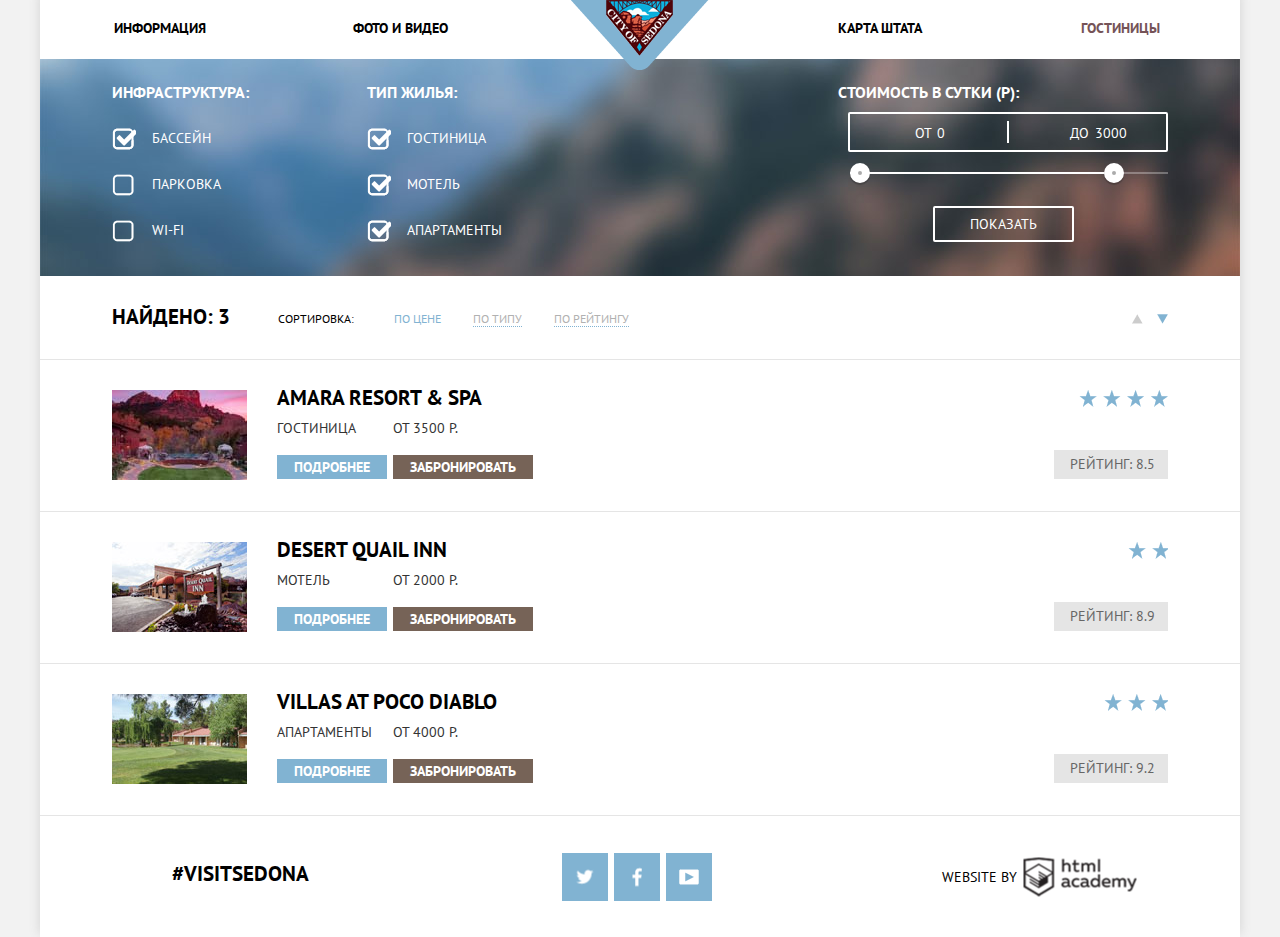
==== commit 9e2a74d6: "1" ====
--- a/hotel.html
+++ b/hotel.html
@@ -164,7 +164,7 @@
         </div>
         <div class="booking">
           <div class="hotel-description">
-            от 4000 Р.
+            от 4000 P.
           </div>
           <a href="#" class="btn-brown">Забронировать</a>
         </div>
--- a/css/style.css
+++ b/css/style.css
@@ -127,12 +127,12 @@
 
 .promo {
   position: relative;
-  background: url("../img/bg-photo-index.jpg") no-repeat;
+  background: #213442 url("../img/bg-photo-index.jpg") no-repeat;
   height: 428px;
   padding-top: 76px;
 }
 
-.promo-image img {
+.promo img {
   display: block;
   margin: 0 auto;
   width: 458px;
@@ -176,6 +176,7 @@
 }
 
 .reason-row--blue {
+  overflow: hidden;
   height: 256px;
   color: #ffffff;
   background-color: #81b3d2;
@@ -185,7 +186,7 @@
   box-sizing: border-box;
   display: inline-block;
   width: 400px;
-  vertical-align: middle;
+  vertical-align: top;
   padding: 40px 48px;
 }
 
@@ -250,10 +251,9 @@
 .reason-icon--house::before {
   content: "";
   position: absolute;
-  right: 50%;
+  transform: translateX(-50%);
   left: 50%;
-  top: 28%;
-  transform: translate(-50%, -50%);
+  top: 60px;
   width: 75px;
   height: 72px;
   background: url("../img/spritesheet.png") no-repeat;
@@ -273,10 +273,9 @@
 .reason-icon--food::before {
   content: "";
   position: absolute;
-  right: 50%;
   left: 50%;
-  top: 28%;
-  transform: translate(-50%, -50%);
+  top: 60px;
+  transform: translateX(-50%);
   width: 74px;
   height: 70px;
   background: url("../img/spritesheet.png") no-repeat;
@@ -296,10 +295,9 @@
 .reason-icon--souvenirs::before {
   content: "";
   position: absolute;
-  right: 50%;
   left: 50%;
-  top: 28%;
-  transform: translate(-50%, -50%);
+  top: 58px;
+  transform: translateX(-50%);
   width: 64px;
   height: 76px;
   background: url("../img/spritesheet.png") no-repeat;
@@ -343,7 +341,7 @@
 
 .map {
   position: relative;
-  background-image: url("../img/map.jpg");
+  background: #cbdda9 url("../img/map.jpg") no-repeat;
   width: 1200px;
   height: 593px;
 }
@@ -352,6 +350,7 @@
 /* Ф О Р М А*/
 
 .form {
+  display: none;
   box-sizing: border-box;
   position: absolute;
   width: 568px;
@@ -364,6 +363,10 @@
   line-height: 26px;
   font-weight: bold;
   top: 0;
+}
+
+.form-show {
+  display: block;
 }
 
 .form-line {
@@ -473,9 +476,8 @@
 .minus::before {
   position: absolute;
   content: "";
-  left: 50%;
-  right: 50%;
-  transform: translate(-50%, -50%);
+  top: 17px;
+  left: 15px;
   width: 12px;
   height: 3px;
   background-image: url("../img/spritesheet.png");
@@ -510,9 +512,8 @@
 .plus::before {
   position: absolute;
   content: "";
-  left: 50%;
-  right: 50%;
-  transform: translate(-50%, -50%);
+  left: 15px;
+  top: 13px;
   width: 12px;
   height: 12px;
   background-image: url("../img/spritesheet.png");
@@ -547,7 +548,7 @@
   color: #ffffff;
   width: 458px;
   padding: 16px 0;
-  margin-top: 28px;
+  margin-top: 55px;
 }
 
 .btn-find:hover {
@@ -564,8 +565,7 @@
 
 .filters-row {
   height: 177px;
-  background-image: url("../img/filter-background.jpg");
-  background-repeat: no-repeat;
+  background: url("../img/filter-background.jpg") no-repeat;
   padding: 23px 72px;
   color: #ffffff;
   font-weight: bold;
@@ -695,6 +695,7 @@
 .range-controls {
   position: relative;
   margin-bottom: 32px;
+  margin-left: 12px;
 }
 
 .range-controls .scale {
@@ -887,6 +888,7 @@
 .hotel-content {
   float: left;
   margin-left: 30px;
+  width: 700px;
 }
 
 .hotels-style {
